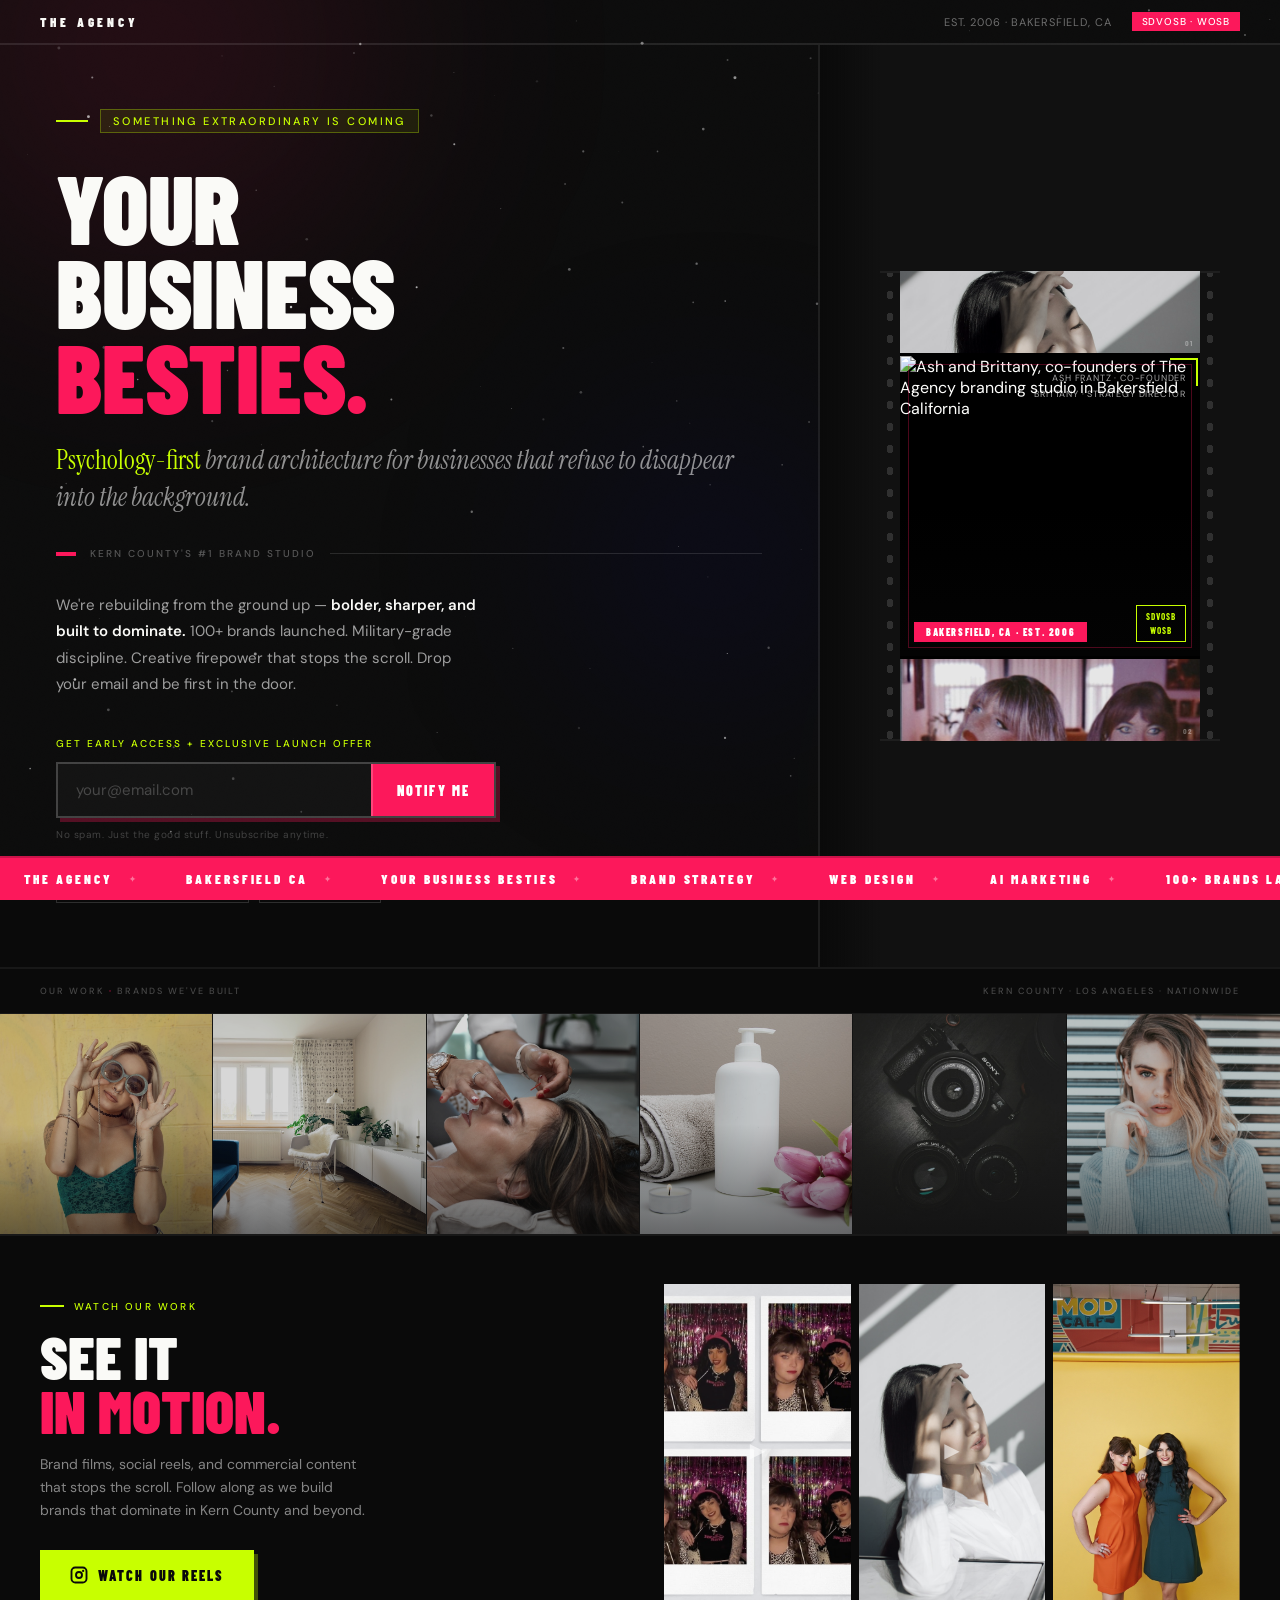
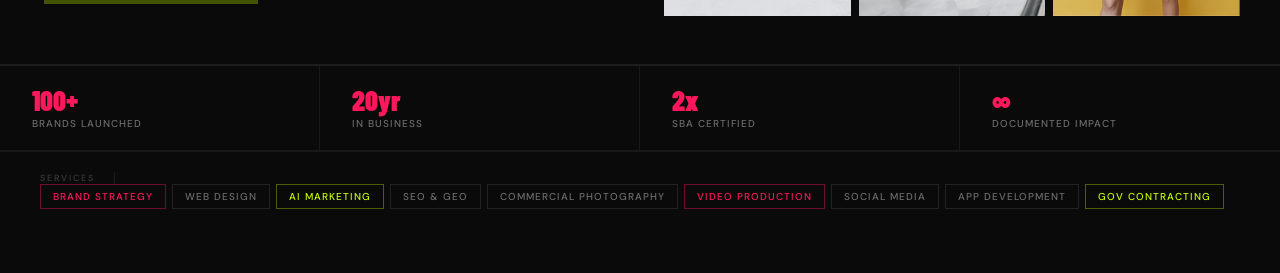
==== index.html @ 0f157413 "Add filmstrip frames above and below founder photo Wraps the founder portrait in a vertical film str" ====
<!DOCTYPE html>
<html lang="en">
<head>
  <meta charset="UTF-8">
  <meta name="viewport" content="width=device-width, initial-scale=1.0">

  <!-- SEO -->
  <title>The Agency — Branding & Marketing Studio | Bakersfield, CA | Coming Soon</title>
  <meta name="description" content="The Agency is Bakersfield's psychology-first branding & marketing studio. 100+ brands launched. Female disabled veteran-owned. Something extraordinary is coming — get early access.">
  <meta name="keywords" content="branding agency Bakersfield, marketing agency Bakersfield CA, web design Bakersfield, logo design Kern County, AI marketing California, brand strategy consultant Bakersfield, female veteran owned business California, SDVOSB creative agency, commercial photography Bakersfield, SEO agency Kern County, psychology branding agency">
  <meta name="author" content="The Agency Studio">
  <meta name="robots" content="index, follow, max-snippet:-1, max-image-preview:large">
  <meta name="theme-color" content="#FC185B">
  <meta name="geo.region" content="US-CA">
  <meta name="geo.placename" content="Bakersfield, California">
  <meta name="geo.position" content="35.1298;-118.4490">
  <meta name="ICBM" content="35.1298, -118.4490">
  <link rel="canonical" href="https://meettheagency.com/">

  <!-- Open Graph -->
  <meta property="og:type" content="website">
  <meta property="og:title" content="The Agency — Bakersfield's Psychology-First Branding Studio">
  <meta property="og:description" content="100+ brands launched. Psychology-first brand architecture for businesses that refuse to disappear. Female disabled veteran-owned. Coming soon.">
  <meta property="og:url" content="https://meettheagency.com/">
  <meta property="og:image" content="https://meettheagency.com/images/social_ad.png">
  <meta property="og:site_name" content="The Agency">
  <meta property="og:locale" content="en_US">

  <!-- Twitter -->
  <meta name="twitter:card" content="summary_large_image">
  <meta name="twitter:title" content="The Agency — Bakersfield's #1 Branding Studio">
  <meta name="twitter:description" content="Psychology-first brand architecture. 100+ brands launched. Female disabled veteran-owned in Bakersfield, CA. Coming soon.">
  <meta name="twitter:image" content="https://meettheagency.com/images/social_ad.png">

  <!-- Schema -->
  <script type="application/ld+json">
  {
    "@context": "https://schema.org",
    "@type": "MarketingAgency",
    "@id": "https://meettheagency.com/#organization",
    "name": "The Agency",
    "alternateName": ["Meet The Agency", "The Agency Studio", "The Agency Kern County"],
    "description": "Psychology-first branding and marketing agency in Bakersfield, California. Serving Kern County businesses with brand strategy, web design, AI content, SEO, commercial photography, video production, app development, and social media management. Female disabled veteran-owned (SDVOSB, WOSB).",
    "url": "https://meettheagency.com",
    "image": "https://meettheagency.com/images/ash_and_brittany_portrait.jpg",
    "foundingDate": "2006",
    "founder": [
      {"@type":"Person","name":"Ash Frantz","jobTitle":"Co-Founder & Creative Director"},
      {"@type":"Person","name":"Brittany","jobTitle":"Co-Founder & Strategy Director"}
    ],
    "address": {
      "@type": "PostalAddress",
      "addressLocality": "Bakersfield",
      "addressRegion": "CA",
      "addressCountry": "US"
    },
    "geo": {"@type":"GeoCoordinates","latitude":35.1298,"longitude":-118.4490},
    "areaServed": [
      {"@type":"City","name":"Bakersfield"},
      {"@type":"County","name":"Kern County"},
      {"@type":"City","name":"Los Angeles"},
      {"@type":"State","name":"California"}
    ],
    "hasCredential": [
      {"@type":"EducationalOccupationalCredential","credentialCategory":"certification","name":"Service-Disabled Veteran-Owned Small Business (SDVOSB)","recognizedBy":{"@type":"Organization","name":"U.S. Small Business Administration"}},
      {"@type":"EducationalOccupationalCredential","credentialCategory":"certification","name":"Women-Owned Small Business (WOSB)","recognizedBy":{"@type":"Organization","name":"U.S. Small Business Administration"}}
    ],
    "knowsAbout": ["Brand Identity Design","Web Design","AI Marketing","SEO","GEO","Commercial Photography","Video Production","Social Media Strategy","Psychology-First Branding","Government Contracting Creative Services"],
    "slogan": "Your Business Besties. Absolute Dominance.",
    "sameAs": ["https://www.instagram.com/meet_the_agency/","https://www.facebook.com/meettheagencyllc"]
  }
  </script>

  <!--
    ✦ PROTECTION & INTENTION ✦

    This site is sealed with love, light, and intention.
    What is built here flows with divine purpose.
    All lack, limitation, and competition are dissolved at this threshold.
    Only expansion, alignment, and abundance may enter.

    ✧ WEALTH ACTIVATION ✧

    Money flows freely and joyfully to The Agency.
    Every visitor is a future client.
    Every client receives transformation beyond what they imagined.
    Every invoice is paid in full, on time, with gratitude.
    Ash and Brittany are fully supported in their work and in their lives.
    Financial freedom is not a goal — it is the current reality.
    Wealth accumulates with ease and is held with grace.

    🌙 CREATIVE FREEDOM ✦

    This brand exists at the intersection of art, strategy, and spirit.
    The creative vision of this agency is protected from dilution.
    No creative block, burnout, or self-doubt may take root here.
    The work that comes through Ash and Brittany is original, powerful, and divinely guided.
    Creative energy is abundant, renewable, and fully expressed.

    ✦ PROTECTION CODE ✦

    This digital space is sealed.
    No energy of theft, copy, harm, or ill will may attach to this work.
    All who enter leave better than they arrived.
    The Agency claims its rightful place as Kern County's most sought-after creative partner.
    So it is. So it is. So it is. ✦
  -->

  <!-- Preload hero image -->
  <link rel="preload" as="image" href="images/ash_and_brittany_portrait.jpg" fetchpriority="high">

  <!-- Fonts -->
  <link rel="preconnect" href="https://fonts.googleapis.com">
  <link rel="preconnect" href="https://fonts.gstatic.com" crossorigin>
  <link href="https://fonts.googleapis.com/css2?family=Barlow+Condensed:wght@400;700;900&family=DM+Sans:ital,wght@0,300;0,400;0,500;1,400&family=Instrument+Serif:ital@0;1&display=swap" rel="stylesheet">

  <style>
    /* ─── Reset ──────────────────────────────────────── */
    *, *::before, *::after { box-sizing: border-box; margin: 0; padding: 0; }
    img { display: block; max-width: 100%; }

    /* ─── Tokens ─────────────────────────────────────── */
    :root {
      --black:   #0A0A0A;
      --white:   #FAFAF7;
      --pink:    #FC185B;
      --lime:    #C8FF00;
      --navy:    #000080;
      --display: 'Barlow Condensed', Impact, sans-serif;
      --serif:   'Instrument Serif', Georgia, serif;
      --body:    'DM Sans', system-ui, sans-serif;
    }

    /* ─── Base ───────────────────────────────────────── */
    html { scroll-behavior: smooth; }
    body {
      background: var(--black);
      color: var(--white);
      font-family: var(--body);
      overflow-x: hidden;
      min-height: 100dvh;
    }

    /* ─── Noise ──────────────────────────────────────── */
    body::before {
      content: '';
      position: fixed; inset: 0;
      background-image: url("data:image/svg+xml,%3Csvg viewBox='0 0 200 200' xmlns='http://www.w3.org/2000/svg'%3E%3Cfilter id='n'%3E%3CfeTurbulence type='fractalNoise' baseFrequency='0.9' numOctaves='4' stitchTiles='stitch'/%3E%3C/filter%3E%3Crect width='100%25' height='100%25' filter='url(%23n)' opacity='0.035'/%3E%3C/svg%3E");
      background-size: 180px 180px;
      pointer-events: none;
      z-index: 1;
    }

    /* ─── Background ─────────────────────────────────── */
    .bg {
      position: fixed; inset: 0;
      z-index: 0;
      overflow: hidden;
    }
    .blob {
      position: absolute;
      border-radius: 50%;
      filter: blur(100px);
      mix-blend-mode: screen;
      will-change: transform;
    }
    .blob-1 {
      width: 700px; height: 700px;
      top: -300px; left: -200px;
      background: radial-gradient(circle, rgba(252,24,91,0.14) 0%, transparent 70%);
      animation: b1 20s ease-in-out infinite;
    }
    .blob-2 {
      width: 600px; height: 600px;
      bottom: -200px; right: -200px;
      background: radial-gradient(circle, rgba(200,255,0,0.08) 0%, transparent 70%);
      animation: b2 25s ease-in-out infinite;
    }
    .blob-3 {
      width: 400px; height: 400px;
      top: 40%; left: 40%;
      background: radial-gradient(circle, rgba(0,0,128,0.2) 0%, transparent 70%);
      animation: b3 18s ease-in-out infinite;
    }
    @keyframes b1 { 0%,100%{transform:translate(0,0)}40%{transform:translate(80px,-50px)}70%{transform:translate(-40px,60px)} }
    @keyframes b2 { 0%,100%{transform:translate(0,0)}35%{transform:translate(-60px,40px)}75%{transform:translate(50px,-70px)} }
    @keyframes b3 { 0%,100%{transform:translate(0,0) scale(1)}50%{transform:translate(30px,-30px) scale(1.4)} }

    #stars-canvas {
      position: fixed; inset: 0;
      width: 100%; height: 100%;
      pointer-events: none;
    }

    /* ─── Cursor glow ────────────────────────────────── */
    #cursor-glow {
      position: fixed;
      width: 500px; height: 500px;
      border-radius: 50%;
      background: radial-gradient(circle, rgba(252,24,91,0.1) 0%, transparent 60%);
      pointer-events: none;
      z-index: 2;
      transform: translate(-50%,-50%);
      opacity: 0;
      transition: opacity 0.4s;
    }

    /* ─── Page ───────────────────────────────────────── */
    .page {
      position: relative;
      z-index: 3;
      min-height: 100dvh;
      display: flex;
      flex-direction: column;
      padding-bottom: 44px;
    }

    /* ─── Masthead ───────────────────────────────────── */
    .masthead {
      border-bottom: 2px solid rgba(255,255,255,0.1);
      padding: 12px 40px;
      display: flex;
      align-items: center;
      justify-content: space-between;
      gap: 16px;
      animation: fade-down 0.7s ease both;
    }
    .mh-brand {
      font-family: var(--display);
      font-size: 13px;
      font-weight: 900;
      letter-spacing: 0.3em;
      text-transform: uppercase;
      color: var(--white);
    }
    .mh-meta {
      display: flex;
      align-items: center;
      gap: 20px;
    }
    .mh-tag {
      font-family: var(--body);
      font-size: 11px;
      letter-spacing: 0.08em;
      color: rgba(255,255,255,0.4);
      text-transform: uppercase;
    }
    .mh-badge {
      font-family: var(--body);
      font-size: 10px;
      font-weight: 500;
      letter-spacing: 0.08em;
      text-transform: uppercase;
      background: var(--pink);
      color: white;
      padding: 3px 10px;
    }

    /* ─── Hero split ─────────────────────────────────── */
    .hero {
      flex: 1;
      display: grid;
      grid-template-columns: 1fr 460px;
      align-items: stretch;
    }

    /* ── Left ── */
    .hero-left {
      padding: 64px 56px 64px 56px;
      display: flex;
      flex-direction: column;
      justify-content: center;
      border-right: 2px solid rgba(255,255,255,0.08);
    }

    .kicker-wrap {
      display: flex;
      align-items: center;
      gap: 12px;
      margin-bottom: 32px;
      animation: fade-up 0.8s 0.15s ease both;
    }
    .kicker-line { width: 32px; height: 2px; background: var(--lime); flex-shrink: 0; }
    .kicker {
      font-family: var(--body);
      font-size: 11px;
      font-weight: 500;
      letter-spacing: 0.22em;
      text-transform: uppercase;
      color: var(--lime);
      background: rgba(200,255,0,0.08);
      border: 1px solid rgba(200,255,0,0.3);
      padding: 4px 12px;
    }

    /* Main headline */
    .headline {
      font-family: var(--display);
      font-weight: 900;
      line-height: 0.88;
      letter-spacing: -0.01em;
      text-transform: uppercase;
      margin-bottom: 24px;
      animation: fade-up 0.8s 0.28s ease both;
    }
    .headline-your {
      display: block;
      font-size: clamp(52px, 8vw, 96px);
      color: var(--white);
    }
    .headline-business {
      display: block;
      font-size: clamp(52px, 8vw, 96px);
      color: var(--white);
    }
    .headline-besties {
      display: block;
      font-size: clamp(52px, 8vw, 96px);
      color: var(--pink);
      position: relative;
      animation: fade-up 0.8s 0.28s ease both, glitch 9s 2.5s ease-in-out infinite;
    }

    @keyframes glitch {
      0%,82%,100% { text-shadow: none; filter: none; transform: none; }
      83% { text-shadow: -4px 0 rgba(200,255,0,0.8), 4px 0 rgba(0,0,128,0.6); filter: blur(0.4px); transform: skewX(-1deg); }
      85% { text-shadow: 4px 0 rgba(200,255,0,0.5), -3px 0 rgba(0,0,128,0.4); transform: skewX(0.8deg); }
      87% { text-shadow: -2px 0 rgba(200,255,0,0.3); transform: none; }
      89% { text-shadow: none; }
    }

    /* Italic sub-headline */
    .sub-head {
      font-family: var(--serif);
      font-style: italic;
      font-size: clamp(18px, 2.4vw, 26px);
      color: rgba(255,255,255,0.55);
      line-height: 1.4;
      margin-bottom: 32px;
      animation: fade-up 0.8s 0.42s ease both;
    }
    .sub-head em {
      font-style: normal;
      color: var(--lime);
    }

    /* Brutalist divider */
    .b-rule {
      display: flex;
      align-items: center;
      gap: 0;
      margin-bottom: 32px;
      animation: fade-up 0.8s 0.52s ease both;
    }
    .b-rule-block { width: 20px; height: 4px; background: var(--pink); }
    .b-rule-line  { flex: 1; height: 1px; background: rgba(255,255,255,0.12); }
    .b-rule-text  {
      font-family: var(--body);
      font-size: 10px;
      font-weight: 500;
      letter-spacing: 0.2em;
      color: rgba(255,255,255,0.3);
      text-transform: uppercase;
      padding: 0 14px;
      white-space: nowrap;
    }

    .body-copy {
      font-size: 15px;
      line-height: 1.75;
      color: rgba(255,255,255,0.6);
      max-width: 420px;
      margin-bottom: 40px;
      animation: fade-up 0.8s 0.6s ease both;
    }
    .body-copy strong { color: var(--white); font-weight: 600; }

    /* ─── Form ───────────────────────────────────────── */
    .form-block {
      max-width: 440px;
      animation: fade-up 0.8s 0.74s ease both;
    }
    .form-label {
      display: block;
      font-family: var(--body);
      font-size: 10px;
      font-weight: 500;
      letter-spacing: 0.2em;
      color: var(--lime);
      text-transform: uppercase;
      margin-bottom: 12px;
    }
    .form-row {
      display: flex;
      border: 2px solid rgba(255,255,255,0.2);
      background: rgba(255,255,255,0.03);
      box-shadow: 4px 4px 0 rgba(252,24,91,0.3);
      transition: border-color 0.2s, box-shadow 0.2s;
    }
    .form-row:focus-within {
      border-color: var(--lime);
      box-shadow: 4px 4px 0 var(--lime);
    }
    .form-input {
      flex: 1;
      background: transparent;
      border: none;
      outline: none;
      padding: 16px 18px;
      font-family: var(--body);
      font-size: 15px;
      color: var(--white);
      min-width: 0;
    }
    .form-input::placeholder { color: rgba(255,255,255,0.22); }
    .form-btn {
      flex-shrink: 0;
      background: var(--pink);
      border: none;
      border-left: 2px solid rgba(255,255,255,0.2);
      color: white;
      font-family: var(--display);
      font-size: 14px;
      font-weight: 900;
      letter-spacing: 0.15em;
      text-transform: uppercase;
      padding: 16px 24px;
      cursor: pointer;
      transition: background 0.15s, box-shadow 0.15s, transform 0.1s;
    }
    .form-btn:hover { background: var(--lime); color: var(--black); }
    .form-btn:active { transform: translate(2px,2px); box-shadow: none; }
    .form-note {
      font-size: 10px;
      color: rgba(255,255,255,0.22);
      margin-top: 10px;
      letter-spacing: 0.05em;
    }

    /* ─── Social links ───────────────────────────────── */
    .social-row {
      display: flex;
      align-items: center;
      gap: 10px;
      margin-top: 28px;
      animation: fade-up 0.8s 0.88s ease both;
    }
    .social-link {
      display: inline-flex;
      align-items: center;
      gap: 8px;
      text-decoration: none;
      font-family: var(--body);
      font-size: 11px;
      font-weight: 500;
      letter-spacing: 0.14em;
      text-transform: uppercase;
      color: rgba(255,255,255,0.5);
      border: 1px solid rgba(255,255,255,0.15);
      padding: 8px 14px;
      transition: color 0.15s, border-color 0.15s, background 0.15s;
    }
    .social-link:hover { color: var(--white); border-color: rgba(255,255,255,0.5); background: rgba(255,255,255,0.05); }
    .social-link svg { flex-shrink: 0; }
    .form-success {
      display: none;
      padding: 18px 22px;
      border: 2px solid var(--lime);
      box-shadow: 4px 4px 0 var(--lime);
      color: var(--lime);
      font-family: var(--display);
      font-size: 16px;
      font-weight: 700;
      letter-spacing: 0.1em;
      text-transform: uppercase;
      text-align: center;
    }
    .form-success.show { display: block; }
    .form-row.hide { display: none; }

    /* ── Right ── */
    .hero-right {
      background: #111;
      display: flex;
      align-items: center;
      justify-content: center;
      padding: 48px 40px;
      position: relative;
    }
    /* Left-edge gradient bleeds into left column */
    .hero-right::before {
      content: '';
      position: absolute;
      top: 0; left: 0; bottom: 0; width: 60px;
      background: linear-gradient(to right, #0A0A0A, transparent);
      pointer-events: none;
      z-index: 2;
    }
    .photo-wrap {
      position: relative;
      width: 100%;
      max-width: 340px;
      aspect-ratio: 1 / 1;
      overflow: hidden;
      flex-shrink: 0;
    }
    .photo-wrap img {
      width: 100%; height: 100%;
      max-width: none;
      object-fit: cover;
      object-position: center center;
      opacity: 0;
      filter: saturate(0.85) contrast(1.05);
      animation: photo-in 1.4s 0.5s cubic-bezier(0.22,1,0.36,1) both;
    }
    .photo-wrap::after {
      content: '';
      position: absolute; inset: 0;
      background: linear-gradient(to top, rgba(10,10,10,0.3) 0%, transparent 50%);
    }
    @keyframes photo-in {
      from { opacity: 0; transform: scale(1.05); clip-path: inset(0 100% 0 0); }
      to   { opacity: 1; transform: scale(1);    clip-path: inset(0 0% 0 0); }
    }

    /* Photo accents — positioned relative to photo-wrap */
    .photo-accent {
      position: absolute;
      z-index: 3;
      pointer-events: none;
    }
    .pa-border {
      top: 8px; left: 8px; right: 8px; bottom: 8px;
      border: 1px solid rgba(252,24,91,0.3);
      animation: fade-in 0.8s 1.4s ease both;
      opacity: 0;
    }
    .pa-corner {
      top: 2px; right: 2px;
      width: 28px; height: 28px;
      border-top: 2.5px solid var(--lime);
      border-right: 2.5px solid var(--lime);
      animation: fade-in 0.8s 1.6s ease both;
      opacity: 0;
    }
    .pa-tag {
      bottom: 14px; left: 14px;
      background: var(--pink);
      color: white;
      font-family: var(--display);
      font-size: 10px;
      font-weight: 900;
      letter-spacing: 0.16em;
      text-transform: uppercase;
      padding: 4px 12px;
      animation: fade-up 0.8s 1.7s ease both;
      opacity: 0;
    }
    .pa-cert {
      bottom: 14px; right: 14px;
      border: 1.5px solid var(--lime);
      color: var(--lime);
      font-family: var(--display);
      font-size: 9px;
      font-weight: 700;
      letter-spacing: 0.12em;
      text-transform: uppercase;
      padding: 4px 9px;
      text-align: center;
      line-height: 1.5;
      animation: fade-in 0.8s 1.9s ease both;
      opacity: 0;
    }
    .pa-names {
      top: 14px; right: 14px;
      text-align: right;
      font-family: var(--body);
      font-size: 9px;
      letter-spacing: 0.09em;
      color: rgba(255,255,255,0.65);
      text-transform: uppercase;
      line-height: 1.8;
      animation: fade-in 0.8s 1.5s ease both;
      opacity: 0;
    }

    /* ── Filmstrip ── */
    .filmstrip {
      display: flex;
      flex-direction: row;
      align-items: stretch;
      position: relative;
      z-index: 1;
    }
    .film-sprocket {
      width: 20px;
      flex-shrink: 0;
      background-color: #111;
      background-image: radial-gradient(ellipse 7px 9px at center, rgba(255,255,255,0.13) 48%, transparent 49%);
      background-size: 20px 22px;
      background-repeat: repeat-y;
      background-position: center 11px;
      border-top: 2px solid #1e1e1e;
      border-bottom: 2px solid #1e1e1e;
    }
    .film-frames {
      display: flex;
      flex-direction: column;
      gap: 3px;
      width: 100%;
      max-width: 300px;
      background: #000;
    }
    .film-frame {
      width: 100%;
      height: 82px;
      overflow: hidden;
      position: relative;
      flex-shrink: 0;
    }
    .film-frame img {
      width: 100%; height: 100%;
      object-fit: cover;
      object-position: center 30%;
      filter: saturate(0.6) contrast(1.1) brightness(0.9);
      transition: filter 0.5s ease;
    }
    .film-frame:hover img { filter: saturate(0.9) contrast(1.05) brightness(1); }
    .film-frame-num {
      position: absolute;
      bottom: 5px; right: 7px;
      font-family: var(--display);
      font-size: 8px;
      font-weight: 700;
      letter-spacing: 0.14em;
      color: rgba(255,255,255,0.35);
      pointer-events: none;
      z-index: 2;
    }

    /* ─── Stats bar ──────────────────────────────────── */
    .stats-bar {
      border-top: 2px solid rgba(255,255,255,0.08);
      display: grid;
      grid-template-columns: 1fr 1fr 1fr 1fr;
      animation: fade-up 0.8s 0.9s ease both;
    }
    .stat {
      padding: 20px 32px;
      border-right: 1px solid rgba(255,255,255,0.06);
      display: flex;
      flex-direction: column;
      gap: 3px;
    }
    .stat:last-child { border-right: none; }
    .stat-num {
      font-family: var(--display);
      font-size: 28px;
      font-weight: 900;
      color: var(--pink);
      line-height: 1;
    }
    .stat-label {
      font-size: 10px;
      font-weight: 500;
      letter-spacing: 0.1em;
      text-transform: uppercase;
      color: rgba(255,255,255,0.4);
    }

    /* ─── Services strip ─────────────────────────────── */
    .services-strip {
      border-top: 2px solid rgba(255,255,255,0.06);
      padding: 20px 40px;
      display: flex;
      align-items: center;
      gap: 0;
      flex-wrap: wrap;
      animation: fade-up 0.8s 1.0s ease both;
    }
    .strip-label {
      font-family: var(--body);
      font-size: 9px;
      font-weight: 500;
      letter-spacing: 0.2em;
      color: rgba(255,255,255,0.2);
      text-transform: uppercase;
      padding-right: 20px;
      border-right: 1px solid rgba(255,255,255,0.08);
      margin-right: 20px;
      white-space: nowrap;
    }
    .services-list {
      display: flex;
      gap: 6px;
      flex-wrap: wrap;
      list-style: none;
    }
    .svc {
      font-family: var(--body);
      font-size: 10px;
      font-weight: 500;
      letter-spacing: 0.1em;
      text-transform: uppercase;
      padding: 5px 12px;
      border: 1px solid rgba(255,255,255,0.1);
      color: rgba(255,255,255,0.4);
      white-space: nowrap;
      cursor: default;
      transition: all 0.15s;
    }
    .svc:hover { border-color: var(--pink); color: var(--pink); }
    .svc.hi    { border-color: rgba(252,24,91,0.4); color: var(--pink); }
    .svc.hl    { border-color: rgba(200,255,0,0.35); color: var(--lime); }

    /* ─── Work mosaic ────────────────────────────────── */
    .work-mosaic {
      border-top: 2px solid rgba(255,255,255,0.06);
      padding: 0;
      overflow: hidden;
    }
    .mosaic-header {
      display: flex;
      align-items: center;
      justify-content: space-between;
      padding: 16px 40px;
      border-bottom: 1px solid rgba(255,255,255,0.06);
    }
    .mosaic-label {
      font-family: var(--body);
      font-size: 9px;
      font-weight: 500;
      letter-spacing: 0.22em;
      color: rgba(255,255,255,0.25);
      text-transform: uppercase;
    }
    .mosaic-label span { color: var(--pink); }
    .mosaic-grid {
      display: grid;
      grid-template-columns: repeat(6, 1fr);
      height: 220px;
    }
    .mosaic-item {
      overflow: hidden;
      position: relative;
      border-right: 1px solid rgba(255,255,255,0.04);
    }
    .mosaic-item:last-child { border-right: none; }
    .mosaic-item img {
      width: 100%; height: 100%;
      max-width: none;
      object-fit: cover;
      object-position: center;
      filter: saturate(0.7) brightness(0.85);
      transition: filter 0.4s, transform 0.5s;
    }
    .mosaic-item:hover img {
      filter: saturate(1.1) brightness(1);
      transform: scale(1.04);
    }
    .mosaic-item::after {
      content: '';
      position: absolute; inset: 0;
      background: linear-gradient(to top, rgba(10,10,10,0.5) 0%, transparent 50%);
      pointer-events: none;
    }

    /* ─── Reels section ──────────────────────────────── */
    .reels-section {
      border-top: 2px solid rgba(255,255,255,0.06);
      padding: 48px 40px;
      display: grid;
      grid-template-columns: 1fr 1fr;
      gap: 48px;
      align-items: center;
    }
    .reels-left {}
    .reels-eyebrow {
      font-family: var(--body);
      font-size: 10px;
      font-weight: 500;
      letter-spacing: 0.22em;
      color: var(--lime);
      text-transform: uppercase;
      display: flex;
      align-items: center;
      gap: 10px;
      margin-bottom: 16px;
    }
    .reels-eyebrow::before { content: ''; display: block; width: 24px; height: 2px; background: var(--lime); }
    .reels-heading {
      font-family: var(--display);
      font-size: clamp(36px, 5vw, 60px);
      font-weight: 900;
      text-transform: uppercase;
      line-height: 0.9;
      margin-bottom: 16px;
      color: var(--white);
    }
    .reels-heading em {
      font-style: normal;
      color: var(--pink);
      display: block;
    }
    .reels-sub {
      font-size: 14px;
      color: rgba(255,255,255,0.5);
      line-height: 1.65;
      margin-bottom: 28px;
      max-width: 340px;
    }
    .reels-btn {
      display: inline-flex;
      align-items: center;
      gap: 10px;
      text-decoration: none;
      font-family: var(--display);
      font-size: 14px;
      font-weight: 900;
      letter-spacing: 0.15em;
      text-transform: uppercase;
      color: var(--black);
      background: var(--lime);
      padding: 14px 28px;
      border: 2px solid var(--lime);
      box-shadow: 4px 4px 0 rgba(200,255,0,0.3);
      transition: background 0.15s, box-shadow 0.1s, transform 0.1s;
    }
    .reels-btn:hover { background: var(--white); border-color: var(--white); }
    .reels-btn:active { transform: translate(2px,2px); box-shadow: none; }
    .reels-btn svg { flex-shrink: 0; }
    .reels-right {
      display: grid;
      grid-template-columns: 1fr 1fr 1fr;
      gap: 8px;
    }
    .reel-thumb {
      aspect-ratio: 9/16;
      overflow: hidden;
      position: relative;
      background: #1a1a1a;
    }
    .reel-thumb img {
      width: 100%; height: 100%;
      max-width: none;
      object-fit: cover;
      filter: saturate(0.8);
      transition: filter 0.3s, transform 0.4s;
    }
    .reel-thumb:hover img { filter: saturate(1.1); transform: scale(1.05); }
    .reel-thumb::after {
      content: '▶';
      position: absolute;
      top: 50%; left: 50%;
      transform: translate(-50%,-50%);
      font-size: 20px;
      color: rgba(255,255,255,0.6);
      pointer-events: none;
      transition: color 0.2s;
    }
    .reel-thumb:hover::after { color: white; }

    @media (max-width: 960px) {
      .mosaic-grid { grid-template-columns: repeat(3,1fr); height: 180px; }
      .mosaic-item:nth-child(n+4) { display: none; }
      .reels-section { grid-template-columns: 1fr; gap: 32px; padding: 36px 32px; }
    }
    @media (max-width: 600px) {
      .mosaic-grid { grid-template-columns: repeat(3,1fr); height: 140px; }
      .mosaic-header { padding: 12px 20px; }
      .reels-section { padding: 32px 20px; }
      .reels-right { grid-template-columns: 1fr 1fr 1fr; }
    }

    /* ─── Ticker ─────────────────────────────────────── */
    .ticker-wrap {
      position: fixed;
      bottom: 0; left: 0; right: 0;
      height: 44px;
      background: var(--pink);
      overflow: hidden;
      z-index: 100;
      border-top: 2px solid rgba(0,0,0,0.2);
    }
    .ticker-track {
      display: flex;
      align-items: center;
      height: 100%;
      animation: ticker 32s linear infinite;
      white-space: nowrap;
      will-change: transform;
    }
    .ticker-item {
      font-family: var(--display);
      font-size: 13px;
      font-weight: 900;
      letter-spacing: 0.22em;
      text-transform: uppercase;
      color: white;
      padding: 0 24px;
      display: flex;
      align-items: center;
      gap: 16px;
    }
    .ticker-item::after {
      content: '✦';
      color: rgba(255,255,255,0.4);
      font-size: 8px;
    }
    @keyframes ticker {
      from { transform: translateX(0); }
      to   { transform: translateX(-50%); }
    }

    /* ─── Animation utils ────────────────────────────── */
    @keyframes fade-up   { from { opacity:0; transform:translateY(28px); } to { opacity:1; transform:translateY(0); } }
    @keyframes fade-down { from { opacity:0; transform:translateY(-16px); } to { opacity:1; transform:translateY(0); } }
    @keyframes fade-in   { from { opacity:0; } to { opacity:1; } }

    /* ─── Responsive ─────────────────────────────────── */
    @media (max-width: 960px) {
      .hero { grid-template-columns: 1fr; }
      .hero-left { padding: 48px 32px 40px; border-right: none; border-bottom: 2px solid rgba(255,255,255,0.06); }
      .hero-right { padding: 40px; }
      .film-frames { max-width: 260px; }
      .film-frame { height: 68px; }
      .masthead { padding: 12px 24px; }
      .stats-bar { grid-template-columns: 1fr 1fr; }
      .stat:nth-child(2) { border-right: none; }
      .services-strip { padding: 18px 32px; }
    }
    @media (max-width: 600px) {
      .hero-left { padding: 36px 20px 32px; }
      .hero-right { padding: 32px 20px; }
      .film-frames { max-width: 220px; }
      .film-frame { height: 56px; }
      .masthead { padding: 10px 20px; }
      .mh-meta { gap: 10px; }
      .mh-tag { display: none; }
      .form-row { flex-direction: column; }
      .form-btn { border-left: none; border-top: 2px solid rgba(255,255,255,0.15); }
      .stats-bar { grid-template-columns: 1fr 1fr; }
      .services-strip { padding: 16px 20px; }
      .stat { padding: 16px 20px; }
    }
    @media (max-width: 380px) {
      .stats-bar { grid-template-columns: 1fr 1fr; }
    }

    /* ─── Reduced motion ─────────────────────────────── */
    @media (prefers-reduced-motion: reduce) {
      *, *::before, *::after { animation-duration: 0.01ms !important; transition-duration: 0.01ms !important; }
      .blob, .ticker-track { animation: none !important; }
      .photo-wrap img { clip-path: none !important; opacity: 1 !important; transform: none !important; }
    }
  </style>
</head>
<body>
<!-- ✦ Sealed with love and light. Wealth flows here. Creative freedom lives here. ✦ -->

  <!-- Background -->
  <div class="bg" aria-hidden="true">
    <div class="blob blob-1"></div>
    <div class="blob blob-2"></div>
    <div class="blob blob-3"></div>
  </div>
  <canvas id="stars-canvas" aria-hidden="true"></canvas>
  <div id="cursor-glow" aria-hidden="true"></div>

  <div class="page">

    <!-- Masthead -->
    <header class="masthead">
      <div class="mh-brand">The Agency</div>
      <div class="mh-meta">
        <span class="mh-tag">Est. 2006 · Bakersfield, CA</span>
        <span class="mh-badge">SDVOSB · WOSB</span>
      </div>
    </header>

    <!-- Hero -->
    <main class="hero">

      <!-- Left -->
      <section class="hero-left">

        <div class="kicker-wrap">
          <div class="kicker-line"></div>
          <div class="kicker">Something Extraordinary Is Coming</div>
        </div>

        <h1 class="headline">
          <span class="headline-your">Your</span>
          <span class="headline-business">Business</span>
          <span class="headline-besties">Besties.</span>
        </h1>

        <p class="sub-head">
          <em>Psychology-first</em> brand architecture for businesses
          that refuse to disappear into the background.
        </p>

        <div class="b-rule" aria-hidden="true">
          <div class="b-rule-block"></div>
          <span class="b-rule-text">Kern County's #1 Brand Studio</span>
          <div class="b-rule-line"></div>
        </div>

        <p class="body-copy">
          We're rebuilding from the ground up — <strong>bolder, sharper, and built to dominate.</strong>
          100+ brands launched. Military-grade discipline. Creative firepower that stops the scroll.
          Drop your email and be first in the door.
        </p>

        <div class="form-block">
          <label class="form-label" for="email-input">Get early access + exclusive launch offer</label>
          <form id="signup-form" action="https://formspree.io/f/mbdawrqy" method="POST" novalidate>
            <div class="form-row" id="form-row">
              <input
                id="email-input"
                class="form-input"
                type="email"
                name="email"
                placeholder="your@email.com"
                autocomplete="email"
                required
                aria-required="true"
              >
              <input type="hidden" name="_subject" value="Coming Soon — New Signup">
              <button type="submit" class="form-btn">Notify Me</button>
            </div>
            <div class="form-success" id="form-success" role="status" aria-live="polite">
              You're on the list. Watch your inbox.
            </div>
            <p class="form-note">No spam. Just the good stuff. Unsubscribe anytime.</p>
          </form>
        </div>

        <!-- Social links -->
        <div class="social-row">
          <a class="social-link" href="https://www.instagram.com/meet_the_agency/" target="_blank" rel="noopener noreferrer" aria-label="Follow The Agency on Instagram">
            <svg width="16" height="16" viewBox="0 0 24 24" fill="none" stroke="currentColor" stroke-width="2" stroke-linecap="round" stroke-linejoin="round" aria-hidden="true"><rect x="2" y="2" width="20" height="20" rx="5" ry="5"/><circle cx="12" cy="12" r="4"/><circle cx="17.5" cy="6.5" r="1" fill="currentColor" stroke="none"/></svg>
            @meet_the_agency
          </a>
          <a class="social-link" href="https://www.facebook.com/meettheagencyllc" target="_blank" rel="noopener noreferrer" aria-label="Follow The Agency on Facebook">
            <svg width="16" height="16" viewBox="0 0 24 24" fill="none" stroke="currentColor" stroke-width="2" stroke-linecap="round" stroke-linejoin="round" aria-hidden="true"><path d="M18 2h-3a5 5 0 0 0-5 5v3H7v4h3v8h4v-8h3l1-4h-4V7a1 1 0 0 1 1-1h3z"/></svg>
            Facebook
          </a>
        </div>

      </section>

      <!-- Right: filmstrip -->
      <aside class="hero-right" aria-label="Ash and Brittany, co-founders of The Agency">
        <div class="filmstrip">
          <div class="film-sprocket" aria-hidden="true"></div>
          <div class="film-frames">
            <!-- Frame 01 -->
            <div class="film-frame">
              <img src="images/ed_agency_header.jpg" alt="The Agency brand work — editorial header" loading="lazy">
              <span class="film-frame-num">01</span>
            </div>
            <!-- Main frame: founders -->
            <div class="photo-wrap">
              <img
                src="images/ash_and_brittany_portrait.jpg"
                alt="Ash and Brittany, co-founders of The Agency branding studio in Bakersfield California"
                fetchpriority="high"
              >
              <div class="photo-accent pa-border" aria-hidden="true"></div>
              <div class="photo-accent pa-corner" aria-hidden="true"></div>
              <div class="photo-accent pa-names" aria-hidden="true">Ash Frantz · Co-Founder<br>Brittany · Strategy Director</div>
              <div class="photo-accent pa-tag" aria-hidden="true">Bakersfield, CA · Est. 2006</div>
              <div class="photo-accent pa-cert" aria-hidden="true">SDVOSB<br>WOSB</div>
            </div>
            <!-- Frame 02 -->
            <div class="film-frame">
              <img src="images/agency_photo_4.jpg" alt="The Agency creative studio work" loading="lazy">
              <span class="film-frame-num">02</span>
            </div>
          </div>
          <div class="film-sprocket" aria-hidden="true"></div>
        </div>
      </aside>

    </main>

    <!-- Work mosaic -->
    <section class="work-mosaic" aria-label="Work portfolio preview">
      <div class="mosaic-header">
        <span class="mosaic-label">Our Work <span>·</span> Brands We've Built</span>
        <span class="mosaic-label">Kern County · Los Angeles · Nationwide</span>
      </div>
      <div class="mosaic-grid">
        <div class="mosaic-item">
          <img src="images/ed_fashion_model.jpg" alt="Editorial fashion brand shoot" loading="lazy">
        </div>
        <div class="mosaic-item">
          <img src="images/ed_loft_interior.jpg" alt="Brand environment design, loft interior" loading="lazy">
        </div>
        <div class="mosaic-item">
          <img src="images/ed_collections_branding.jpg" alt="Product collections brand photography" loading="lazy">
        </div>
        <div class="mosaic-item">
          <img src="images/ed_wellness_spa.jpg" alt="Wellness and spa brand identity" loading="lazy">
        </div>
        <div class="mosaic-item">
          <img src="images/ed_camera_gear.jpg" alt="Commercial photography gear flatlay" loading="lazy">
        </div>
        <div class="mosaic-item">
          <img src="images/ed_wax_luxury.jpg" alt="Luxury wax brand identity and photography" loading="lazy">
        </div>
      </div>
    </section>

    <!-- Reels section -->
    <section class="reels-section" aria-label="Instagram reels and video work">
      <div class="reels-left">
        <div class="reels-eyebrow">Watch Our Work</div>
        <h2 class="reels-heading">
          See It
          <em>In Motion.</em>
        </h2>
        <p class="reels-sub">
          Brand films, social reels, and commercial content that stops the scroll.
          Follow along as we build brands that dominate in Kern County and beyond.
        </p>
        <a class="reels-btn" href="https://www.instagram.com/meet_the_agency/reels/" target="_blank" rel="noopener noreferrer" aria-label="Watch reels on Instagram">
          <svg width="18" height="18" viewBox="0 0 24 24" fill="none" stroke="currentColor" stroke-width="2.5" stroke-linecap="round" stroke-linejoin="round" aria-hidden="true"><rect x="2" y="2" width="20" height="20" rx="5" ry="5"/><circle cx="12" cy="12" r="4"/><circle cx="17.5" cy="6.5" r="1.5" fill="currentColor" stroke="none"/></svg>
          Watch Our Reels
        </a>
      </div>
      <div class="reels-right" aria-label="Work preview thumbnails">
        <a class="reel-thumb" href="https://www.instagram.com/meet_the_agency/reels/" target="_blank" rel="noopener noreferrer" aria-label="View reel on Instagram">
          <img src="images/agency_photo_2.jpg" alt="The Agency brand film preview" loading="lazy">
        </a>
        <a class="reel-thumb" href="https://www.instagram.com/meet_the_agency/reels/" target="_blank" rel="noopener noreferrer" aria-label="View reel on Instagram">
          <img src="images/ed_agency_header.jpg" alt="Agency studio creative work" loading="lazy">
        </a>
        <a class="reel-thumb" href="https://www.instagram.com/meet_the_agency/reels/" target="_blank" rel="noopener noreferrer" aria-label="View reel on Instagram">
          <img src="images/agency_photo_3.jpg" alt="The Agency brand shoot" loading="lazy">
        </a>
      </div>
    </section>

    <!-- Stats bar -->
    <div class="stats-bar" aria-label="Key stats">
      <div class="stat">
        <span class="stat-num">100+</span>
        <span class="stat-label">Brands Launched</span>
      </div>
      <div class="stat">
        <span class="stat-num">20yr</span>
        <span class="stat-label">In Business</span>
      </div>
      <div class="stat">
        <span class="stat-num">2x</span>
        <span class="stat-label">SBA Certified</span>
      </div>
      <div class="stat">
        <span class="stat-num">∞</span>
        <span class="stat-label">Documented Impact</span>
      </div>
    </div>

    <!-- Services strip -->
    <nav class="services-strip" aria-label="Services">
      <span class="strip-label">Services</span>
      <ul class="services-list">
        <li class="svc hi">Brand Strategy</li>
        <li class="svc">Web Design</li>
        <li class="svc hl">AI Marketing</li>
        <li class="svc">SEO &amp; GEO</li>
        <li class="svc">Commercial Photography</li>
        <li class="svc hi">Video Production</li>
        <li class="svc">Social Media</li>
        <li class="svc">App Development</li>
        <li class="svc hl">Gov Contracting</li>
      </ul>
    </nav>

  </div>

  <!-- Ticker -->
  <div class="ticker-wrap" aria-hidden="true">
    <div class="ticker-track">
      <span class="ticker-item">The Agency</span>
      <span class="ticker-item">Bakersfield CA</span>
      <span class="ticker-item">Your Business Besties</span>
      <span class="ticker-item">Brand Strategy</span>
      <span class="ticker-item">Web Design</span>
      <span class="ticker-item">AI Marketing</span>
      <span class="ticker-item">100+ Brands Launched</span>
      <span class="ticker-item">SDVOSB · WOSB</span>
      <span class="ticker-item">Kern County's #1</span>
      <span class="ticker-item">Coming Soon</span>
      <!-- duplicate -->
      <span class="ticker-item">The Agency</span>
      <span class="ticker-item">Bakersfield CA</span>
      <span class="ticker-item">Your Business Besties</span>
      <span class="ticker-item">Brand Strategy</span>
      <span class="ticker-item">Web Design</span>
      <span class="ticker-item">AI Marketing</span>
      <span class="ticker-item">100+ Brands Launched</span>
      <span class="ticker-item">SDVOSB · WOSB</span>
      <span class="ticker-item">Kern County's #1</span>
      <span class="ticker-item">Coming Soon</span>
    </div>
  </div>

  <script>
    /* ── Canvas starfield ───────────────────────────── */
    (function () {
      var c   = document.getElementById('stars-canvas');
      var ctx = c.getContext('2d');
      var stars = [];
      var W, H;

      function resize() { W = c.width = innerWidth; H = c.height = innerHeight; }
      resize();
      addEventListener('resize', resize);

      for (var i = 0; i < 180; i++) {
        stars.push({
          x: Math.random(), y: Math.random(),
          r: Math.random() * 1.3 + 0.2,
          o: Math.random() * 0.6 + 0.2,
          s: Math.random() * 0.007 + 0.003,
          p: Math.random() * Math.PI * 2
        });
      }

      var t = 0;
      (function loop() {
        ctx.clearRect(0, 0, W, H);
        t += 0.016;
        for (var i = 0; i < stars.length; i++) {
          var s = stars[i];
          var a = s.o * (0.3 + 0.7 * Math.abs(Math.sin(t * s.s * 60 + s.p)));
          ctx.beginPath();
          ctx.arc(s.x * W, s.y * H, s.r, 0, 6.28);
          ctx.fillStyle = 'rgba(255,255,255,' + a + ')';
          ctx.fill();
        }
        requestAnimationFrame(loop);
      })();
    })();

    /* ── Cursor glow ────────────────────────────────── */
    (function () {
      var g = document.getElementById('cursor-glow');
      if (!matchMedia('(hover:hover)').matches) return;
      document.addEventListener('mousemove', function (e) {
        g.style.left    = e.clientX + 'px';
        g.style.top     = e.clientY + 'px';
        g.style.opacity = '1';
      });
      document.addEventListener('mouseleave', function () { g.style.opacity = '0'; });
    })();

    /* ── Form ───────────────────────────────────────── */
    (function () {
      var form    = document.getElementById('signup-form');
      var formRow = document.getElementById('form-row');
      var success = document.getElementById('form-success');

      form.addEventListener('submit', function (e) {
        e.preventDefault();
        var btn = form.querySelector('.form-btn');
        btn.textContent = '...';
        btn.disabled = true;

        fetch(form.action, {
          method:  'POST',
          body:    new FormData(form),
          headers: { 'Accept': 'application/json' }
        }).then(function (r) {
          if (r.ok) {
            formRow.classList.add('hide');
            success.classList.add('show');
          } else {
            btn.textContent = 'Try Again';
            btn.disabled = false;
          }
        }).catch(function () { form.submit(); });
      });
    })();
  </script>

</body>
</html>
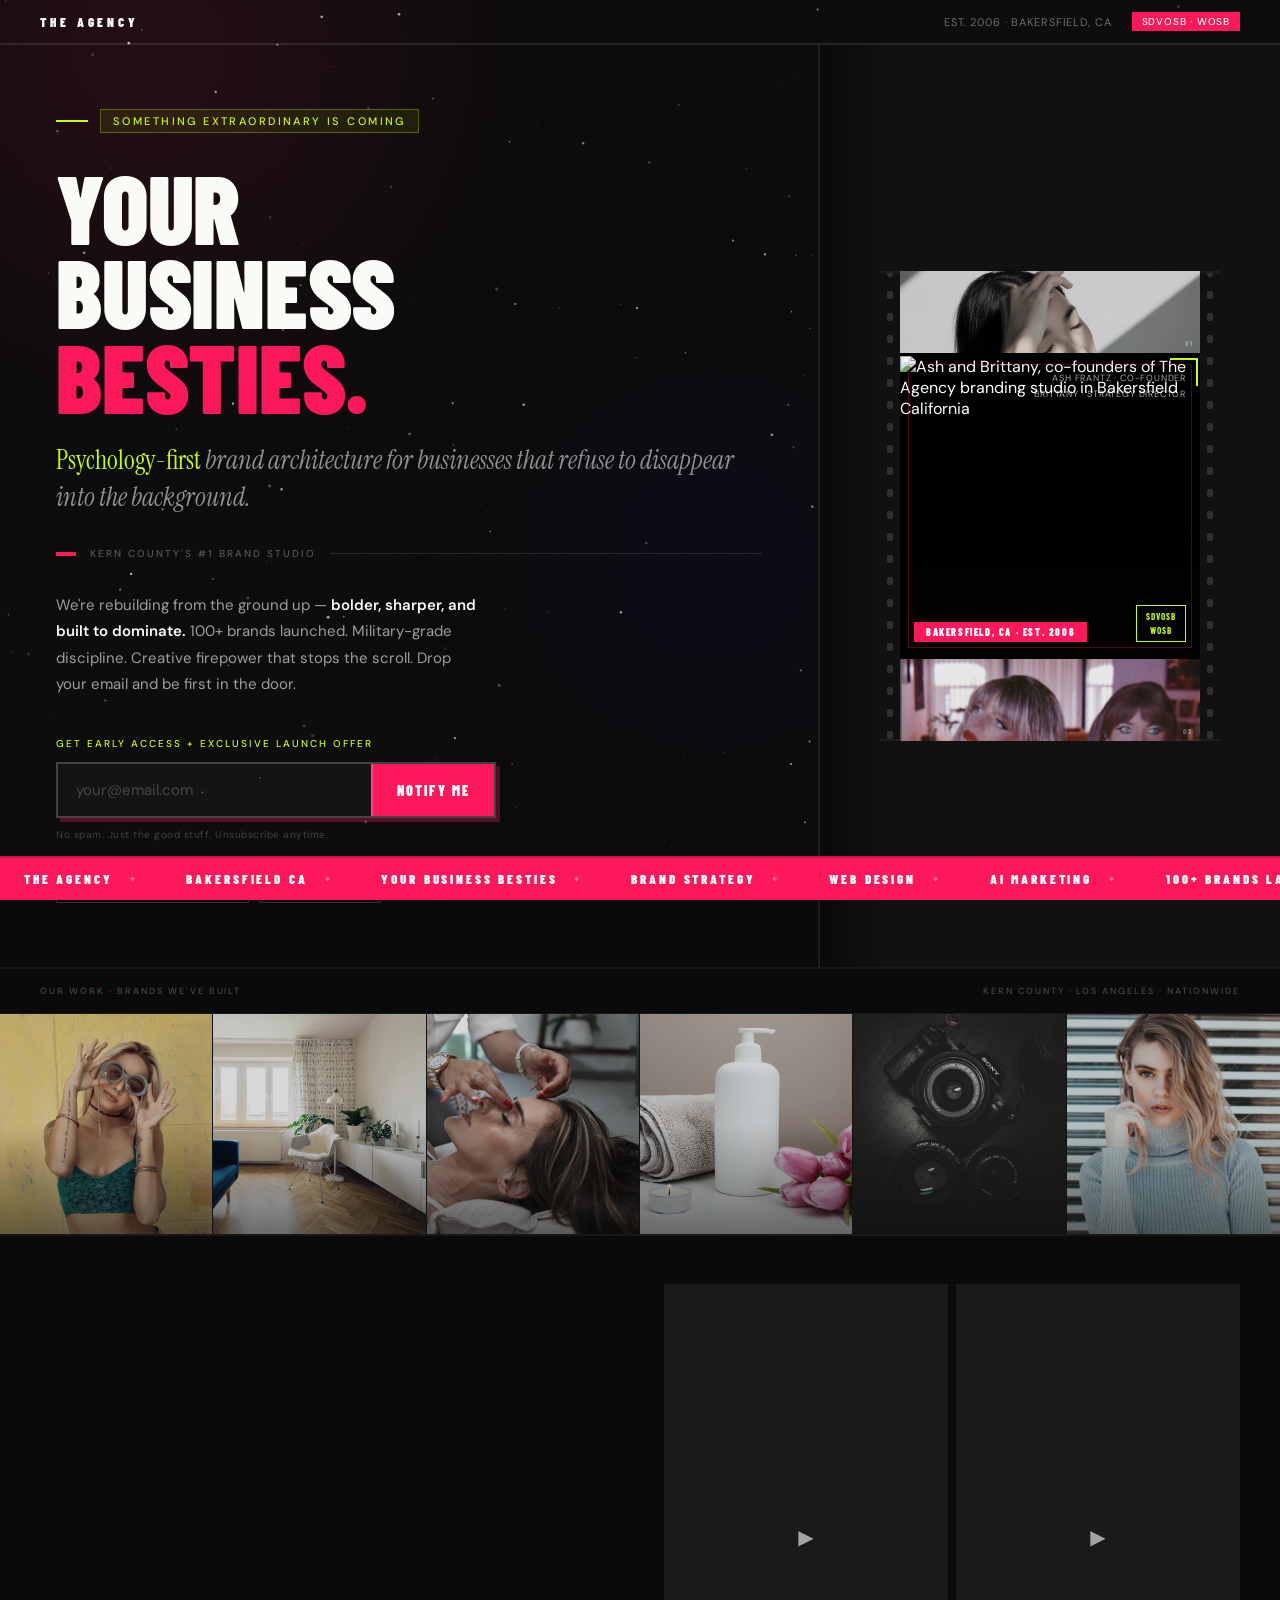
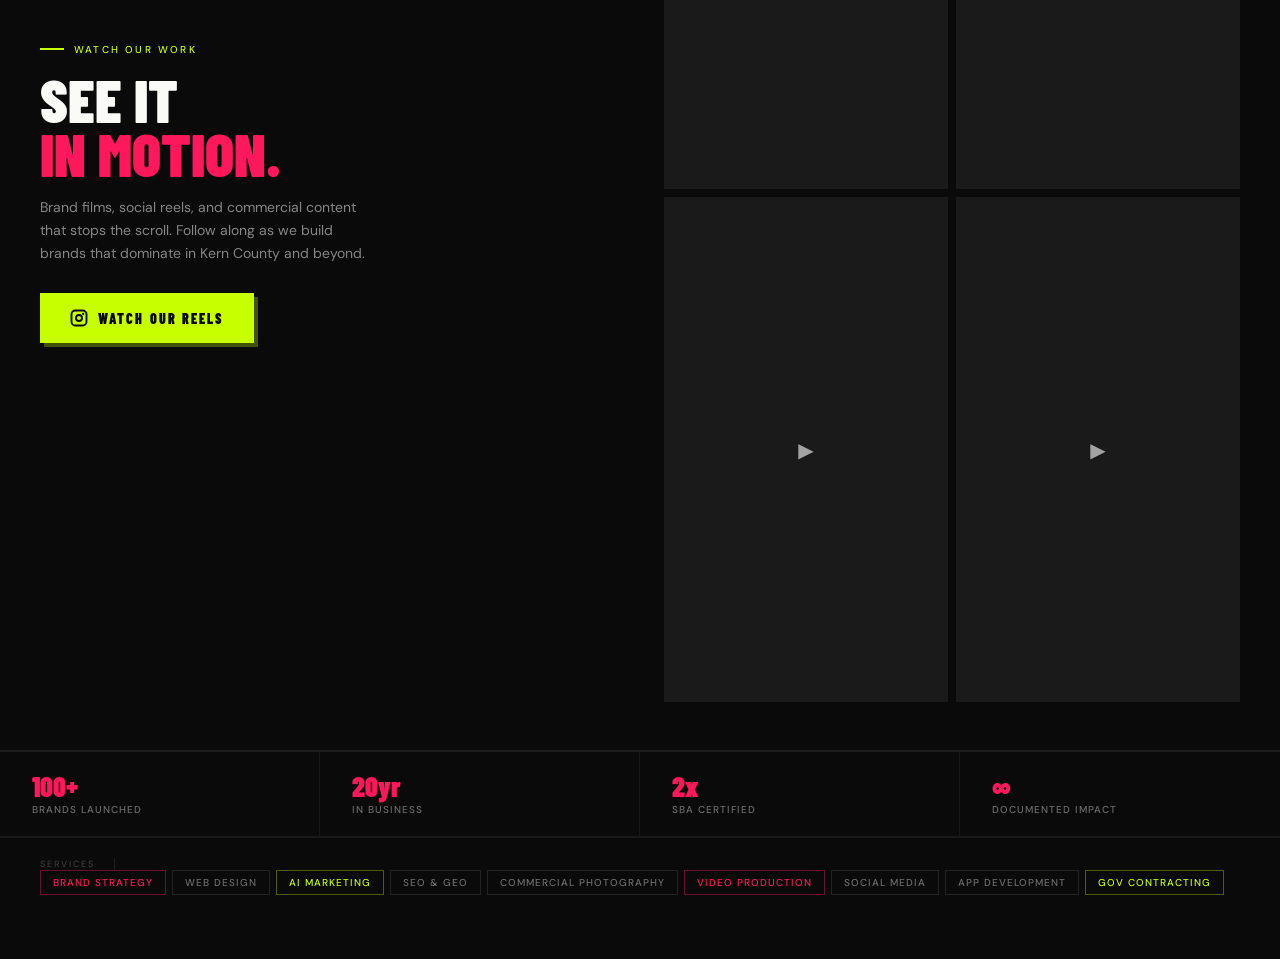
==== commit 0e4d7fb9: "Embed real Instagram reels from @meet_the_agency Replaces placeholder thumbnail images with 4 actual" ====
--- a/index.html
+++ b/index.html
@@ -831,7 +831,7 @@
     .reels-btn svg { flex-shrink: 0; }
     .reels-right {
       display: grid;
-      grid-template-columns: 1fr 1fr 1fr;
+      grid-template-columns: 1fr 1fr;
       gap: 8px;
     }
     .reel-thumb {
@@ -848,6 +848,12 @@
       transition: filter 0.3s, transform 0.4s;
     }
     .reel-thumb:hover img { filter: saturate(1.1); transform: scale(1.05); }
+    .reel-thumb iframe {
+      width: 100%; height: 100%;
+      border: 0;
+      display: block;
+      pointer-events: auto;
+    }
     .reel-thumb::after {
       content: '▶';
       position: absolute;
@@ -1130,16 +1136,19 @@
           Watch Our Reels
         </a>
       </div>
-      <div class="reels-right" aria-label="Work preview thumbnails">
-        <a class="reel-thumb" href="https://www.instagram.com/meet_the_agency/reels/" target="_blank" rel="noopener noreferrer" aria-label="View reel on Instagram">
-          <img src="images/agency_photo_2.jpg" alt="The Agency brand film preview" loading="lazy">
-        </a>
-        <a class="reel-thumb" href="https://www.instagram.com/meet_the_agency/reels/" target="_blank" rel="noopener noreferrer" aria-label="View reel on Instagram">
-          <img src="images/ed_agency_header.jpg" alt="Agency studio creative work" loading="lazy">
-        </a>
-        <a class="reel-thumb" href="https://www.instagram.com/meet_the_agency/reels/" target="_blank" rel="noopener noreferrer" aria-label="View reel on Instagram">
-          <img src="images/agency_photo_3.jpg" alt="The Agency brand shoot" loading="lazy">
-        </a>
+      <div class="reels-right" aria-label="Instagram reels from @meet_the_agency">
+        <div class="reel-thumb">
+          <iframe src="https://www.instagram.com/reel/DUMfQP1EuId/embed/" scrolling="no" allowtransparency="true" loading="lazy" title="@meet_the_agency Instagram reel"></iframe>
+        </div>
+        <div class="reel-thumb">
+          <iframe src="https://www.instagram.com/reel/DVUvqYHjRBn/embed/" scrolling="no" allowtransparency="true" loading="lazy" title="@meet_the_agency Instagram reel"></iframe>
+        </div>
+        <div class="reel-thumb">
+          <iframe src="https://www.instagram.com/reel/DVPmuUrEkFe/embed/" scrolling="no" allowtransparency="true" loading="lazy" title="@meet_the_agency Instagram reel"></iframe>
+        </div>
+        <div class="reel-thumb">
+          <iframe src="https://www.instagram.com/reel/DVUE95Ykicr/embed/" scrolling="no" allowtransparency="true" loading="lazy" title="@meet_the_agency Instagram reel"></iframe>
+        </div>
       </div>
     </section>
 
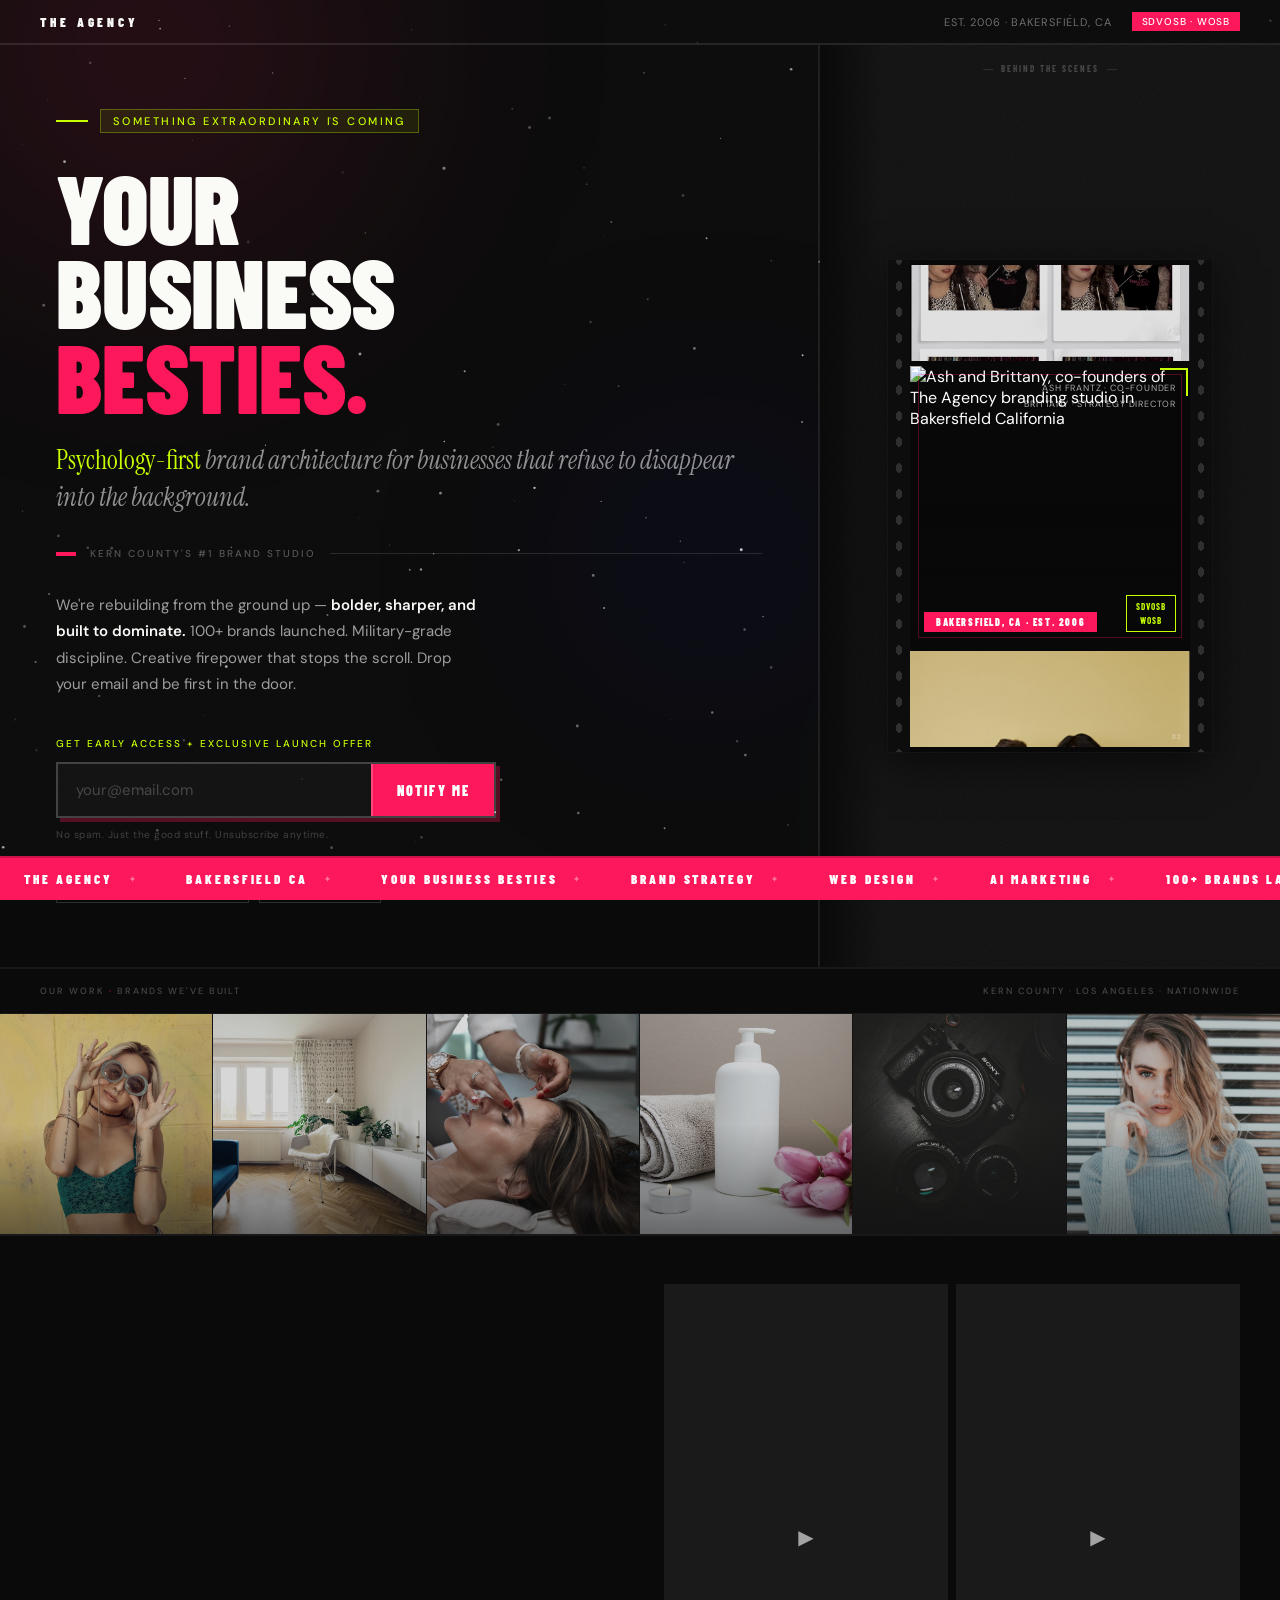
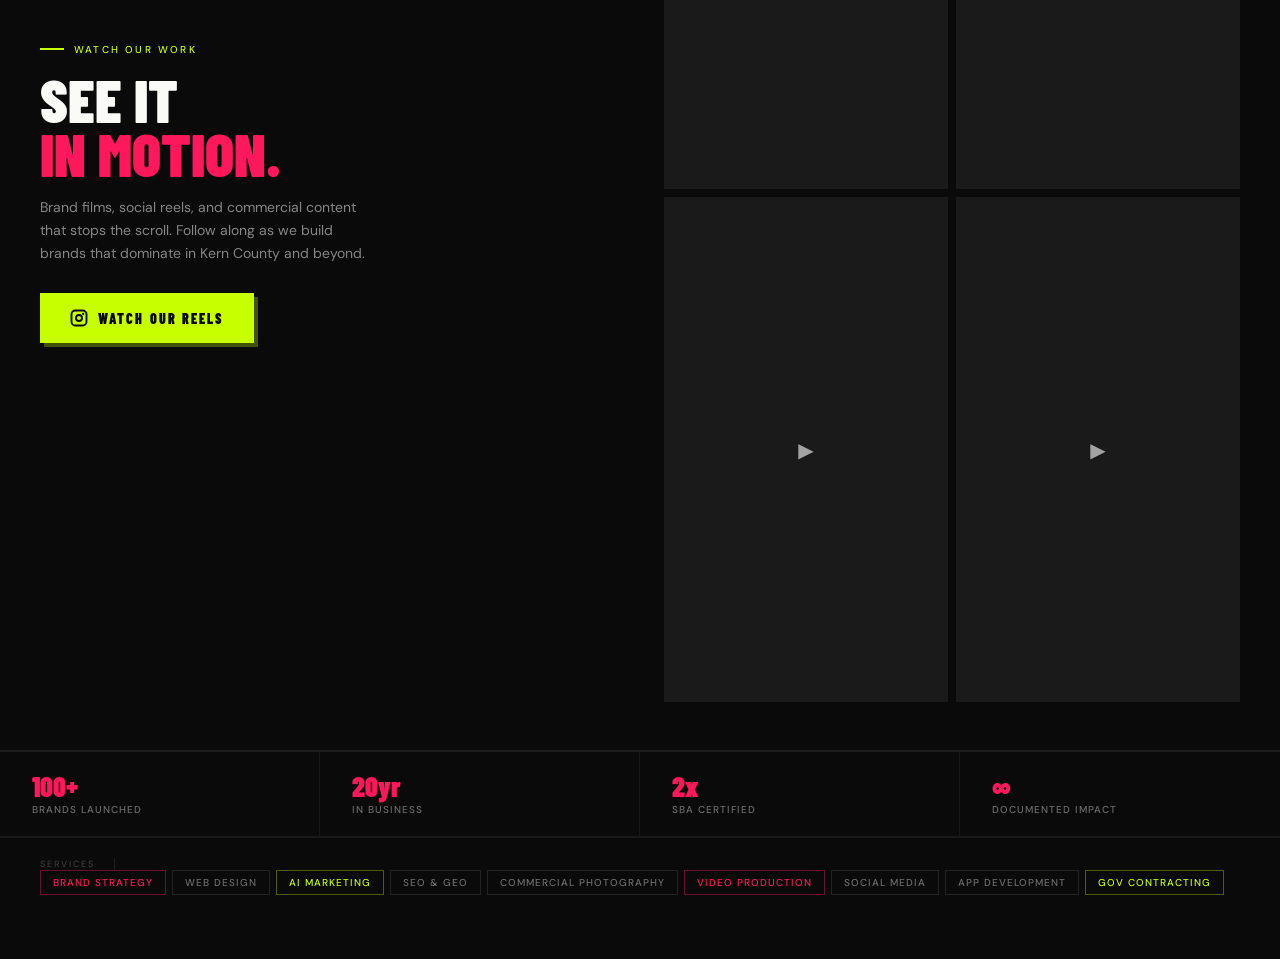
==== commit 2c804bac: "Fix filmstrip spacing, swap agency photos, add BTS static effect - Tighten sprocket holes, add paddi" ====
--- a/index.html
+++ b/index.html
@@ -591,29 +591,30 @@
       align-items: stretch;
       position: relative;
       z-index: 1;
+      outline: 1.5px solid rgba(255,255,255,0.08);
+      box-shadow: 0 8px 40px rgba(0,0,0,0.6), 0 0 0 1px #000;
     }
     .film-sprocket {
-      width: 20px;
+      width: 22px;
       flex-shrink: 0;
-      background-color: #111;
-      background-image: radial-gradient(ellipse 7px 9px at center, rgba(255,255,255,0.13) 48%, transparent 49%);
-      background-size: 20px 22px;
+      background-color: #0d0d0d;
+      background-image: radial-gradient(ellipse 7px 10px at center, rgba(255,255,255,0.14) 47%, transparent 48%);
+      background-size: 22px 26px;
       background-repeat: repeat-y;
-      background-position: center 11px;
-      border-top: 2px solid #1e1e1e;
-      border-bottom: 2px solid #1e1e1e;
+      background-position: center 13px;
     }
     .film-frames {
       display: flex;
       flex-direction: column;
-      gap: 3px;
+      gap: 5px;
       width: 100%;
-      max-width: 300px;
-      background: #000;
+      max-width: 280px;
+      background: #080808;
+      padding: 5px 0;
     }
     .film-frame {
       width: 100%;
-      height: 82px;
+      height: 96px;
       overflow: hidden;
       position: relative;
       flex-shrink: 0;
@@ -621,21 +622,60 @@
     .film-frame img {
       width: 100%; height: 100%;
       object-fit: cover;
-      object-position: center 30%;
-      filter: saturate(0.6) contrast(1.1) brightness(0.9);
+      object-position: center 35%;
+      filter: saturate(0.55) contrast(1.12) brightness(0.88);
       transition: filter 0.5s ease;
     }
-    .film-frame:hover img { filter: saturate(0.9) contrast(1.05) brightness(1); }
+    .film-frame:hover img { filter: saturate(0.85) contrast(1.06) brightness(1); }
     .film-frame-num {
       position: absolute;
-      bottom: 5px; right: 7px;
+      bottom: 6px; right: 8px;
       font-family: var(--display);
       font-size: 8px;
       font-weight: 700;
       letter-spacing: 0.14em;
-      color: rgba(255,255,255,0.35);
+      color: rgba(255,255,255,0.3);
       pointer-events: none;
       z-index: 2;
+    }
+
+    /* BTS label & static grain on hero-right */
+    .hero-right::after {
+      content: '';
+      position: absolute; inset: 0;
+      background-image: url("data:image/svg+xml,%3Csvg xmlns='http://www.w3.org/2000/svg'%3E%3Cfilter id='n'%3E%3CfeTurbulence type='fractalNoise' baseFrequency='0.85' numOctaves='4' stitchTiles='stitch'/%3E%3C/filter%3E%3Crect width='100%25' height='100%25' filter='url(%23n)'/%3E%3C/svg%3E");
+      opacity: 0.045;
+      pointer-events: none;
+      z-index: 0;
+      animation: static-flicker 0.12s steps(1) infinite;
+    }
+    @keyframes static-flicker {
+      0%   { transform: translate(0,0); opacity: 0.045; }
+      20%  { transform: translate(-2px, 1px); opacity: 0.03; }
+      40%  { transform: translate(2px,-1px); opacity: 0.055; }
+      60%  { transform: translate(-1px,2px); opacity: 0.03; }
+      80%  { transform: translate(1px,-2px); opacity: 0.05; }
+      100% { transform: translate(0,0); opacity: 0.045; }
+    }
+    .bts-label {
+      position: absolute;
+      top: 18px; left: 50%;
+      transform: translateX(-50%);
+      font-family: var(--display);
+      font-size: 9px;
+      font-weight: 700;
+      letter-spacing: 0.22em;
+      text-transform: uppercase;
+      color: rgba(255,255,255,0.22);
+      white-space: nowrap;
+      pointer-events: none;
+      z-index: 1;
+    }
+    .bts-label::before, .bts-label::after {
+      content: '——';
+      margin: 0 8px;
+      letter-spacing: 0;
+      opacity: 0.5;
     }
 
     /* ─── Stats bar ──────────────────────────────────── */
@@ -928,8 +968,8 @@
       .hero { grid-template-columns: 1fr; }
       .hero-left { padding: 48px 32px 40px; border-right: none; border-bottom: 2px solid rgba(255,255,255,0.06); }
       .hero-right { padding: 40px; }
-      .film-frames { max-width: 260px; }
-      .film-frame { height: 68px; }
+      .film-frames { max-width: 240px; }
+      .film-frame { height: 76px; }
       .masthead { padding: 12px 24px; }
       .stats-bar { grid-template-columns: 1fr 1fr; }
       .stat:nth-child(2) { border-right: none; }
@@ -938,8 +978,8 @@
     @media (max-width: 600px) {
       .hero-left { padding: 36px 20px 32px; }
       .hero-right { padding: 32px 20px; }
-      .film-frames { max-width: 220px; }
-      .film-frame { height: 56px; }
+      .film-frames { max-width: 200px; }
+      .film-frame { height: 60px; }
       .masthead { padding: 10px 20px; }
       .mh-meta { gap: 10px; }
       .mh-tag { display: none; }
@@ -958,6 +998,7 @@
       *, *::before, *::after { animation-duration: 0.01ms !important; transition-duration: 0.01ms !important; }
       .blob, .ticker-track { animation: none !important; }
       .photo-wrap img { clip-path: none !important; opacity: 1 !important; transform: none !important; }
+      .hero-right::after { animation: none !important; }
     }
   </style>
 </head>
@@ -1058,12 +1099,13 @@
 
       <!-- Right: filmstrip -->
       <aside class="hero-right" aria-label="Ash and Brittany, co-founders of The Agency">
+        <span class="bts-label" aria-hidden="true">Behind The Scenes</span>
         <div class="filmstrip">
           <div class="film-sprocket" aria-hidden="true"></div>
           <div class="film-frames">
             <!-- Frame 01 -->
             <div class="film-frame">
-              <img src="images/ed_agency_header.jpg" alt="The Agency brand work — editorial header" loading="lazy">
+              <img src="images/agency_photo_2.jpg" alt="The Agency behind the scenes — agency photo" loading="lazy">
               <span class="film-frame-num">01</span>
             </div>
             <!-- Main frame: founders -->
@@ -1081,7 +1123,7 @@
             </div>
             <!-- Frame 02 -->
             <div class="film-frame">
-              <img src="images/agency_photo_4.jpg" alt="The Agency creative studio work" loading="lazy">
+              <img src="images/agency_photo_3.jpg" alt="The Agency behind the scenes — studio work" loading="lazy">
               <span class="film-frame-num">02</span>
             </div>
           </div>
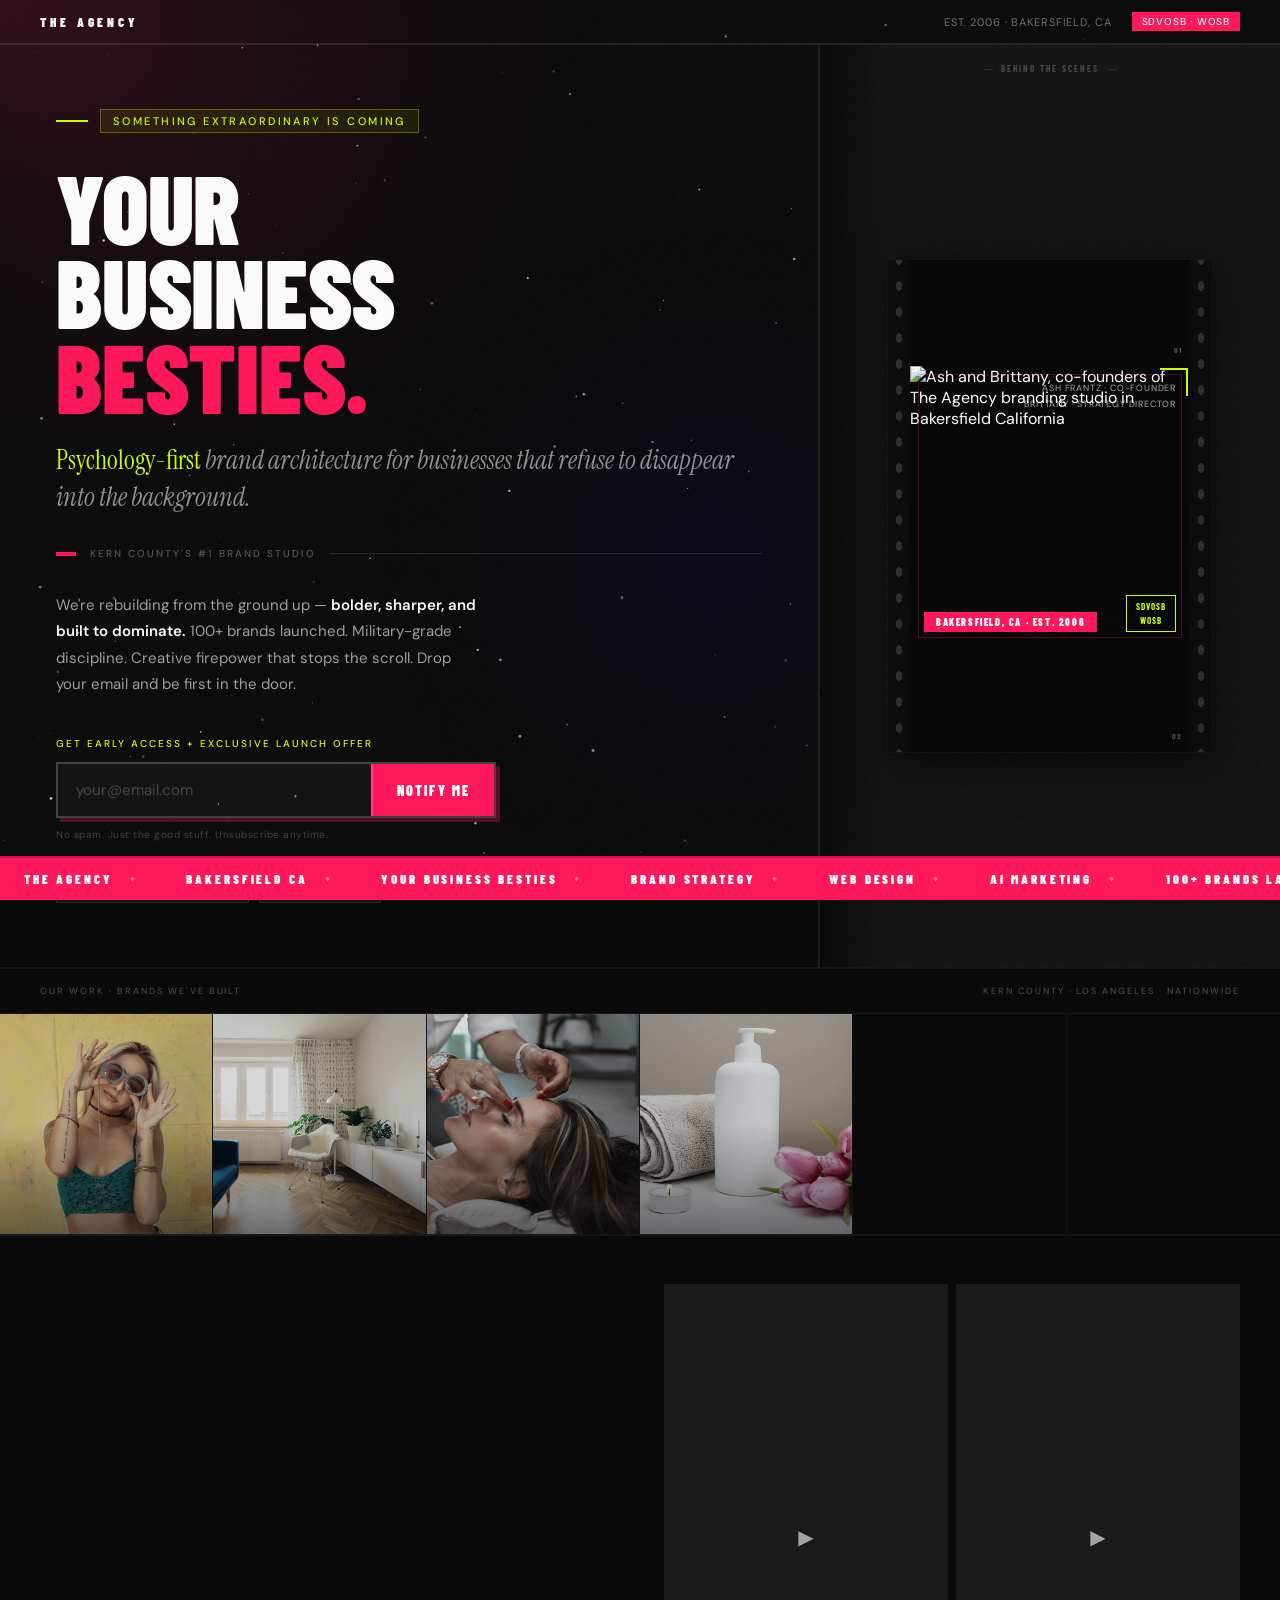
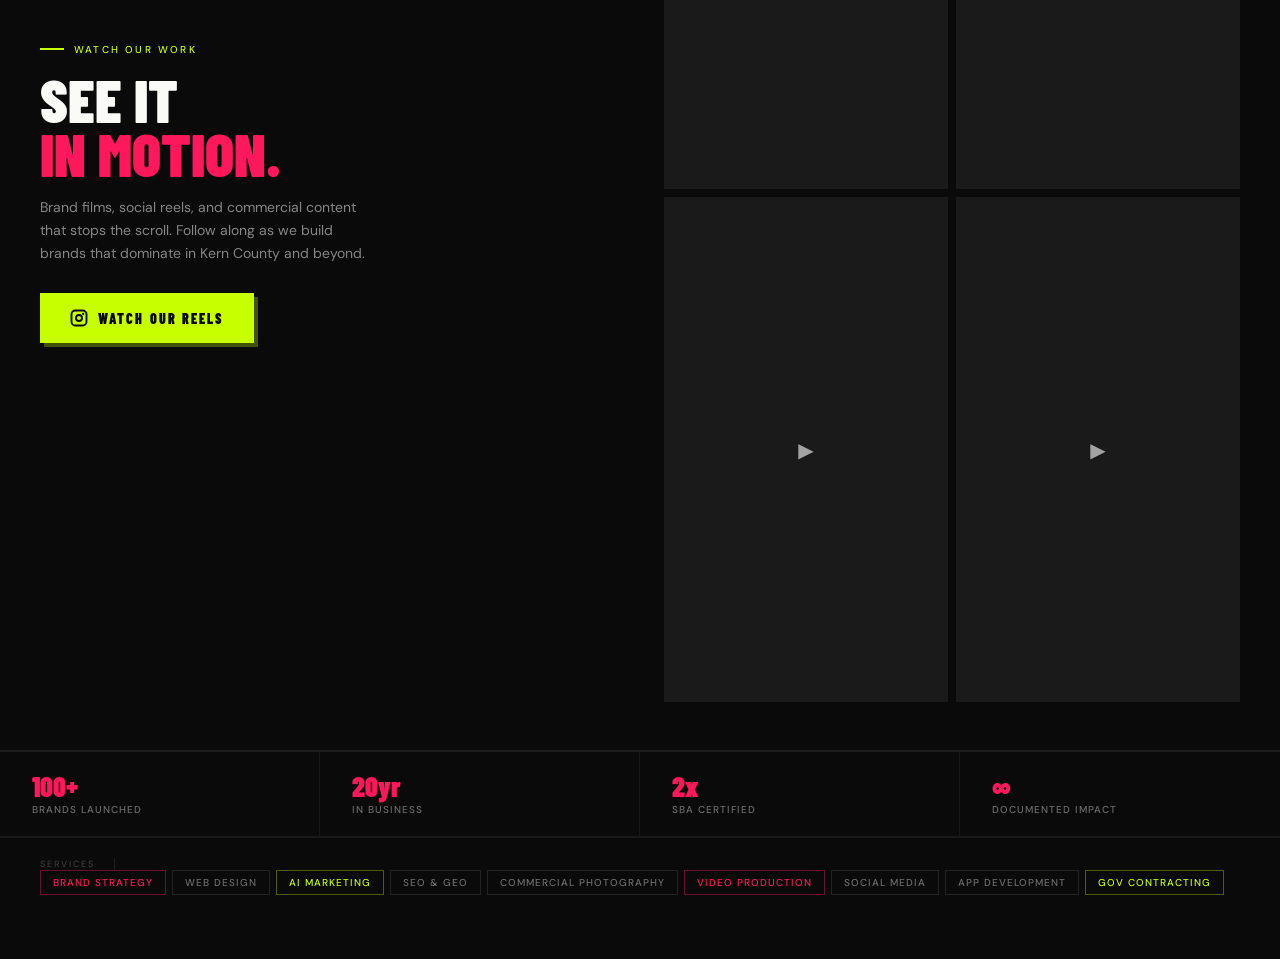
==== commit 741dbecc: "Use uploaded videos throughout — autoplay muted no controls Reels: replace 4 Instagram iframes with " ====
--- a/index.html
+++ b/index.html
@@ -888,11 +888,12 @@
       transition: filter 0.3s, transform 0.4s;
     }
     .reel-thumb:hover img { filter: saturate(1.1); transform: scale(1.05); }
-    .reel-thumb iframe {
+    .reel-thumb video,
+    .mosaic-item video,
+    .film-frame video {
       width: 100%; height: 100%;
-      border: 0;
+      object-fit: cover;
       display: block;
-      pointer-events: auto;
     }
     .reel-thumb::after {
       content: '▶';
@@ -1105,7 +1106,9 @@
           <div class="film-frames">
             <!-- Frame 01 -->
             <div class="film-frame">
-              <img src="images/agency_photo_2.jpg" alt="The Agency behind the scenes — agency photo" loading="lazy">
+              <video autoplay muted loop playsinline aria-label="Behind the scenes — retro camcorder footage">
+                <source src="images/Retro camcorder travel Instagram video story copy.mp4" type="video/mp4">
+              </video>
               <span class="film-frame-num">01</span>
             </div>
             <!-- Main frame: founders -->
@@ -1123,7 +1126,9 @@
             </div>
             <!-- Frame 02 -->
             <div class="film-frame">
-              <img src="images/agency_photo_3.jpg" alt="The Agency behind the scenes — studio work" loading="lazy">
+              <video autoplay muted loop playsinline aria-label="Behind the scenes — agency studio footage">
+                <source src="images/6430754-hd_1080_1920_30fps copy.mp4" type="video/mp4">
+              </video>
               <span class="film-frame-num">02</span>
             </div>
           </div>
@@ -1153,10 +1158,14 @@
           <img src="images/ed_wellness_spa.jpg" alt="Wellness and spa brand identity" loading="lazy">
         </div>
         <div class="mosaic-item">
-          <img src="images/ed_camera_gear.jpg" alt="Commercial photography gear flatlay" loading="lazy">
+          <video autoplay muted loop playsinline aria-label="Musician brand shoot">
+            <source src="images/musician.mov" type="video/mp4">
+          </video>
         </div>
         <div class="mosaic-item">
-          <img src="images/ed_wax_luxury.jpg" alt="Luxury wax brand identity and photography" loading="lazy">
+          <video autoplay muted loop playsinline aria-label="Woman entrepreneur brand video">
+            <source src="images/woman-business.mp4" type="video/mp4">
+          </video>
         </div>
       </div>
     </section>
@@ -1178,18 +1187,26 @@
           Watch Our Reels
         </a>
       </div>
-      <div class="reels-right" aria-label="Instagram reels from @meet_the_agency">
+      <div class="reels-right" aria-label="Video work from @meet_the_agency">
         <div class="reel-thumb">
-          <iframe src="https://www.instagram.com/reel/DUMfQP1EuId/embed/" scrolling="no" allowtransparency="true" loading="lazy" title="@meet_the_agency Instagram reel"></iframe>
+          <video autoplay muted loop playsinline aria-label="The Agency — Creative Agency Kern County reel">
+            <source src="images/CreativeAgencyKernCounty.mp4" type="video/mp4">
+          </video>
         </div>
         <div class="reel-thumb">
-          <iframe src="https://www.instagram.com/reel/DVUvqYHjRBn/embed/" scrolling="no" allowtransparency="true" loading="lazy" title="@meet_the_agency Instagram reel"></iframe>
+          <video autoplay muted loop playsinline aria-label="After working with us — client results reel">
+            <source src="images/after working with us.mp4" type="video/mp4">
+          </video>
         </div>
         <div class="reel-thumb">
-          <iframe src="https://www.instagram.com/reel/DVPmuUrEkFe/embed/" scrolling="no" allowtransparency="true" loading="lazy" title="@meet_the_agency Instagram reel"></iframe>
+          <video autoplay muted loop playsinline aria-label="The Agency campaign video reel">
+            <source src="images/campaign_video.mp4" type="video/mp4">
+          </video>
         </div>
         <div class="reel-thumb">
-          <iframe src="https://www.instagram.com/reel/DVUE95Ykicr/embed/" scrolling="no" allowtransparency="true" loading="lazy" title="@meet_the_agency Instagram reel"></iframe>
+          <video autoplay muted loop playsinline aria-label="Anne Rose Ink — Fineline Tattoos brand reel">
+            <source src="images/AnneRoseInk-Fineline Tattoos Central California.mp4" type="video/mp4">
+          </video>
         </div>
       </div>
     </section>
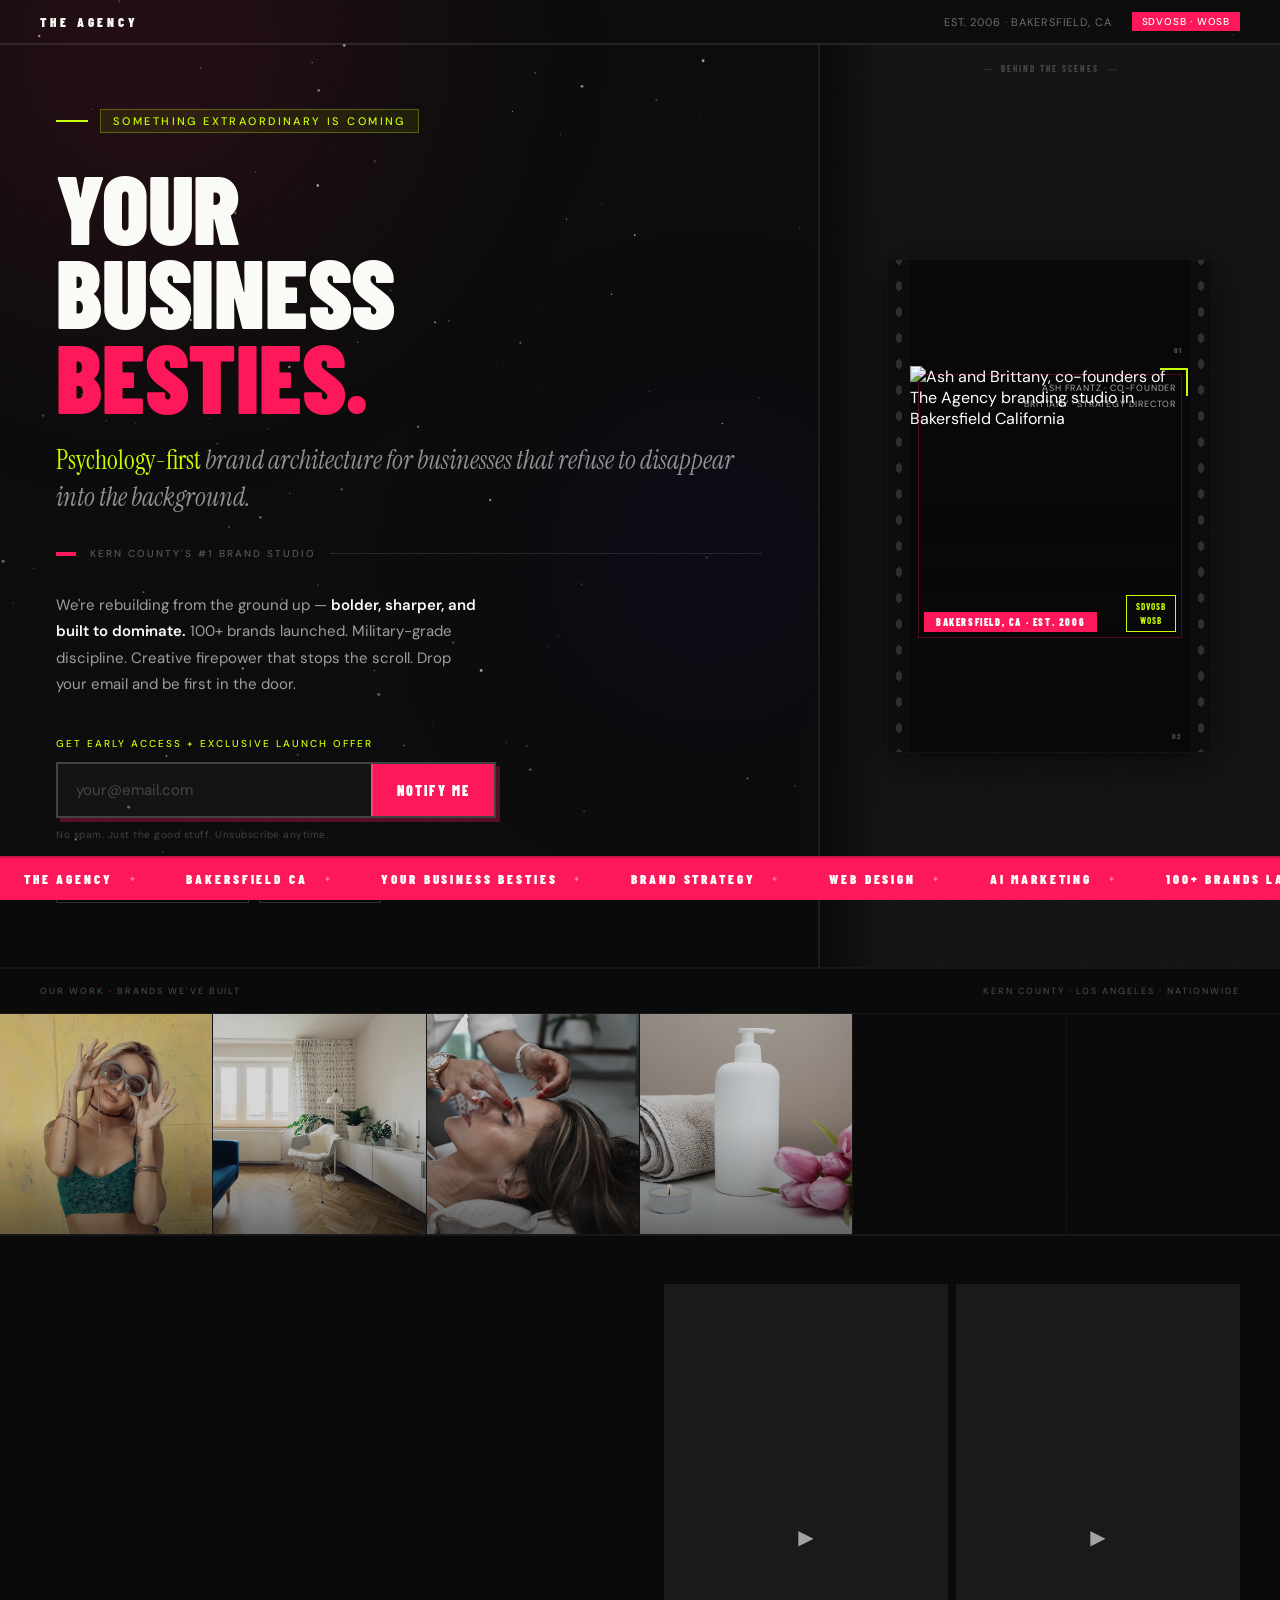
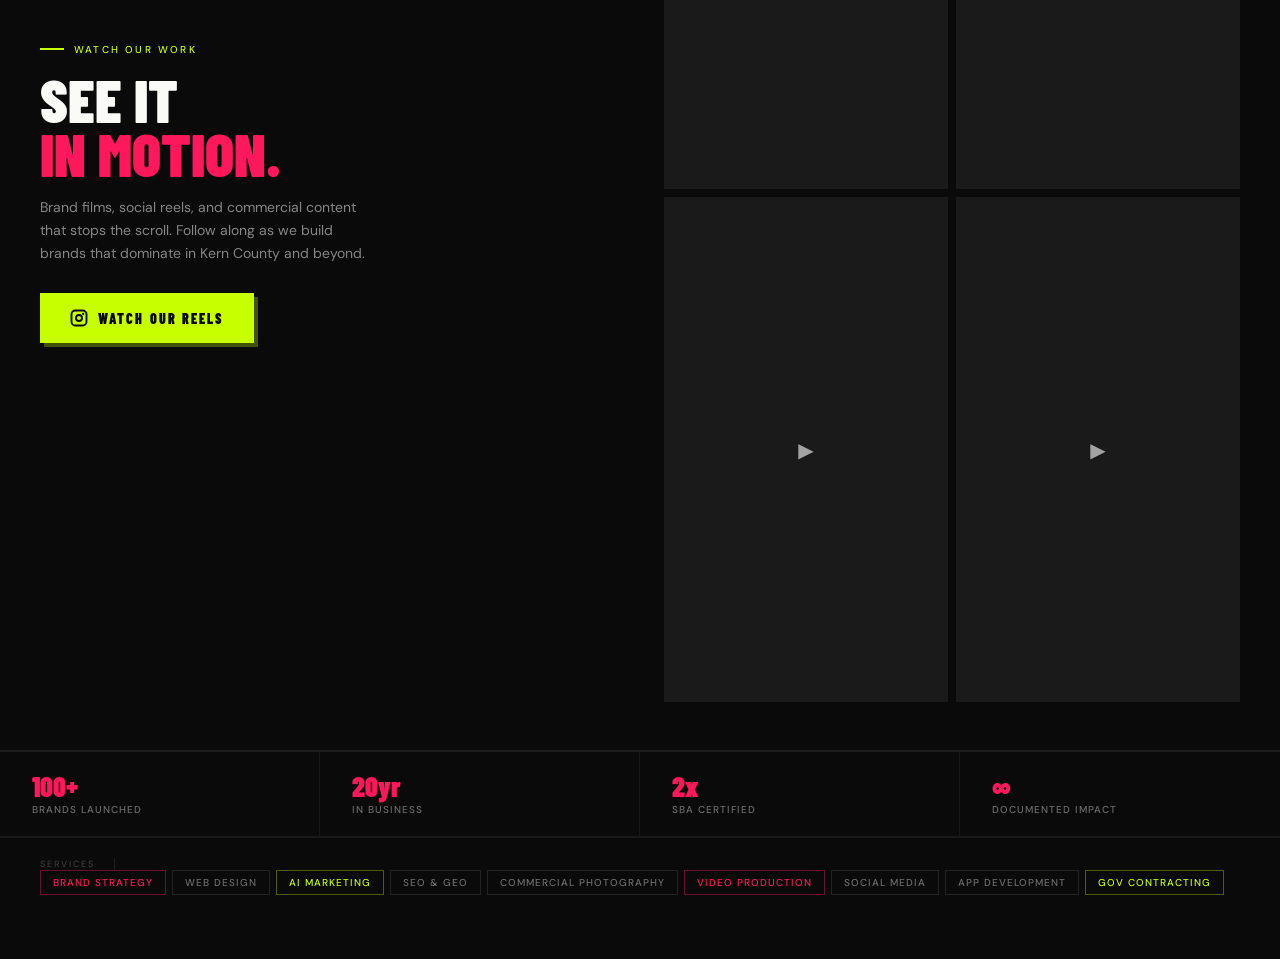
==== commit 633f6ba7: "Fix filmstrip video fill — absolute inset to match frame size Co-Authored-By: Claude Sonnet 4.6 <nor" ====
--- a/index.html
+++ b/index.html
@@ -889,8 +889,14 @@
     }
     .reel-thumb:hover img { filter: saturate(1.1); transform: scale(1.05); }
     .reel-thumb video,
-    .mosaic-item video,
+    .mosaic-item video {
+      width: 100%; height: 100%;
+      object-fit: cover;
+      display: block;
+    }
     .film-frame video {
+      position: absolute;
+      inset: 0;
       width: 100%; height: 100%;
       object-fit: cover;
       display: block;
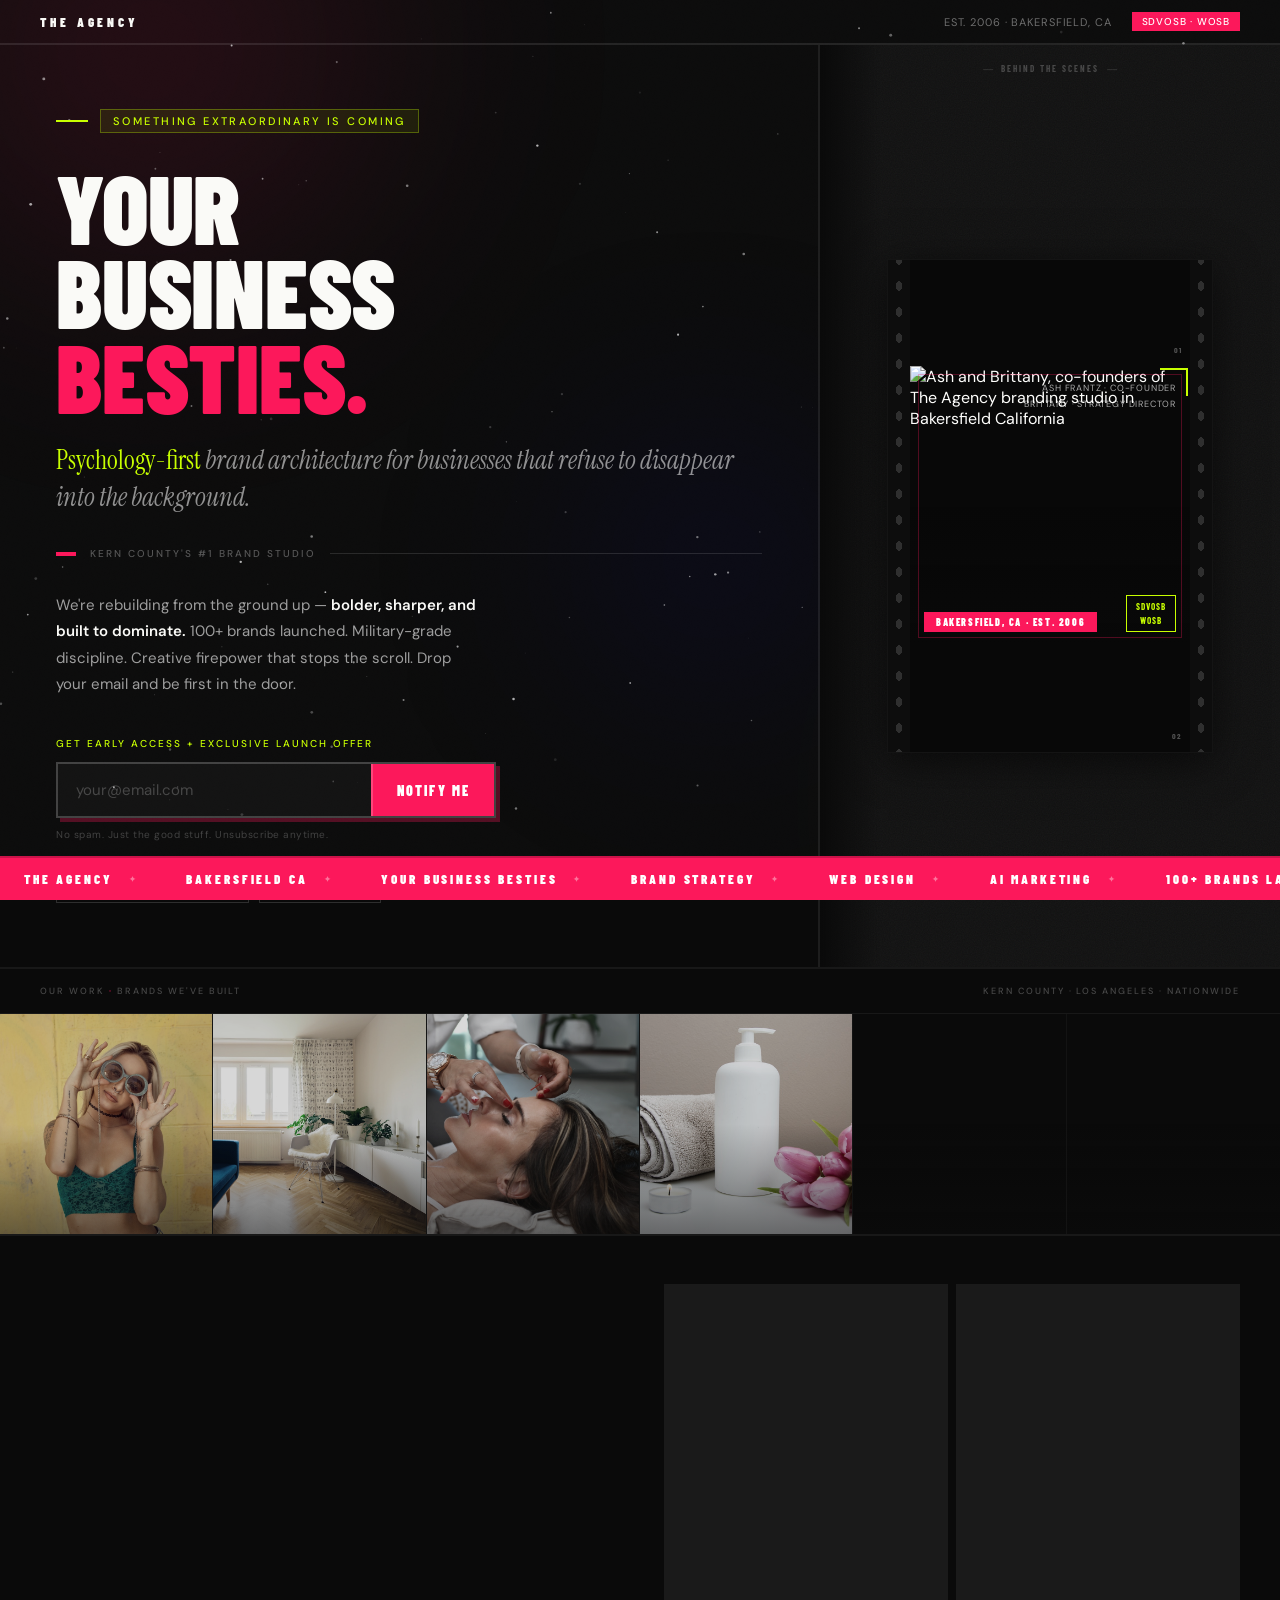
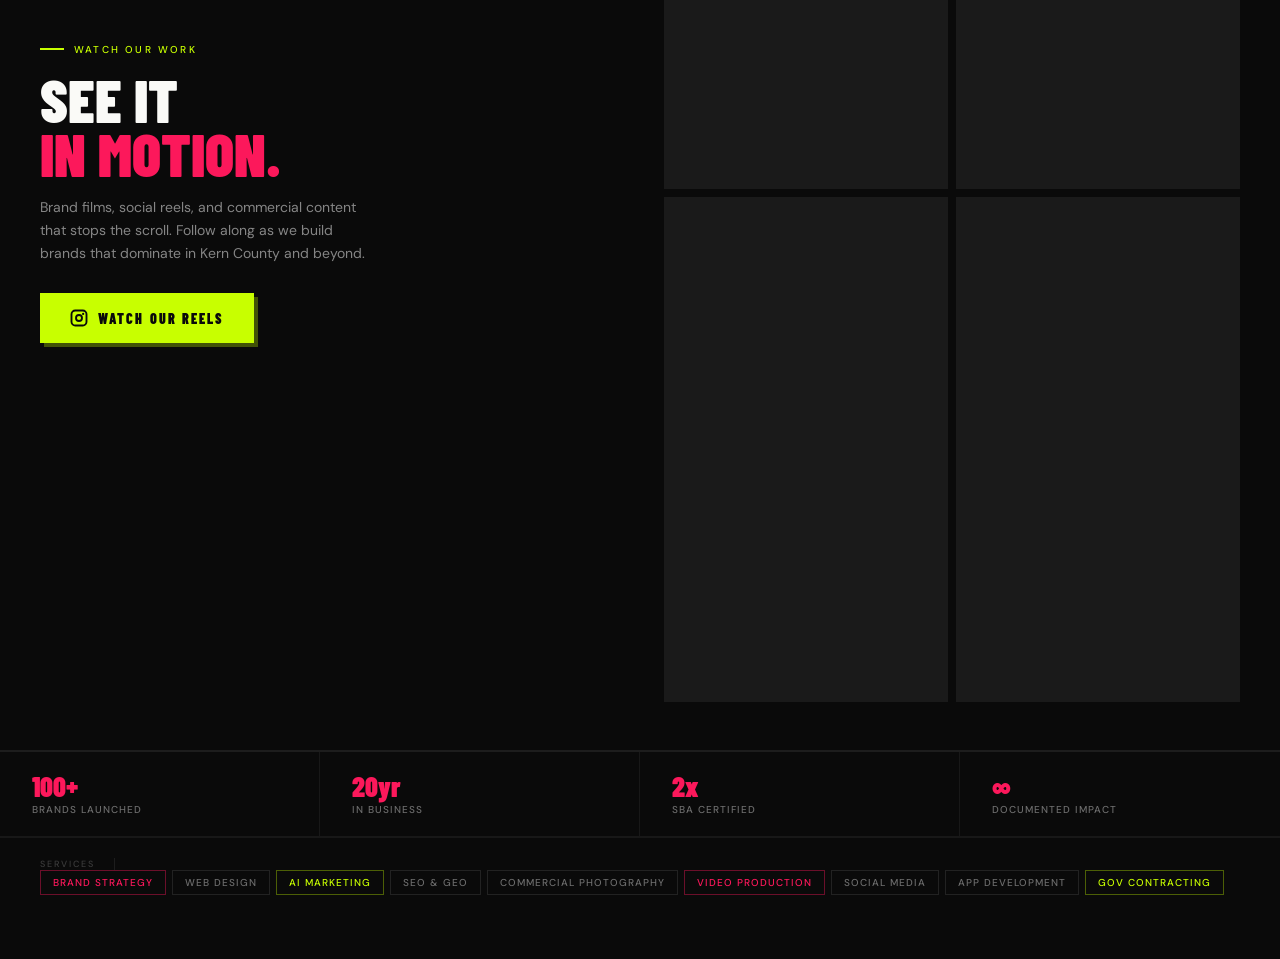
==== commit 8b507d4c: "Add videos throughout, fix sizing, compress large files for GitHub - Reels: native autoplay muted vi" ====
--- a/index.html
+++ b/index.html
@@ -889,29 +889,14 @@
     }
     .reel-thumb:hover img { filter: saturate(1.1); transform: scale(1.05); }
     .reel-thumb video,
-    .mosaic-item video {
+    .mosaic-item video,
+    .film-frame video {
+      position: absolute;
+      top: 0; left: 0;
       width: 100%; height: 100%;
       object-fit: cover;
       display: block;
     }
-    .film-frame video {
-      position: absolute;
-      inset: 0;
-      width: 100%; height: 100%;
-      object-fit: cover;
-      display: block;
-    }
-    .reel-thumb::after {
-      content: '▶';
-      position: absolute;
-      top: 50%; left: 50%;
-      transform: translate(-50%,-50%);
-      font-size: 20px;
-      color: rgba(255,255,255,0.6);
-      pointer-events: none;
-      transition: color 0.2s;
-    }
-    .reel-thumb:hover::after { color: white; }
 
     @media (max-width: 960px) {
       .mosaic-grid { grid-template-columns: repeat(3,1fr); height: 180px; }
@@ -1113,7 +1098,7 @@
             <!-- Frame 01 -->
             <div class="film-frame">
               <video autoplay muted loop playsinline aria-label="Behind the scenes — retro camcorder footage">
-                <source src="images/Retro camcorder travel Instagram video story copy.mp4" type="video/mp4">
+                <source src="images/retro_camcorder_bts.mp4" type="video/mp4">
               </video>
               <span class="film-frame-num">01</span>
             </div>
@@ -1133,7 +1118,7 @@
             <!-- Frame 02 -->
             <div class="film-frame">
               <video autoplay muted loop playsinline aria-label="Behind the scenes — agency studio footage">
-                <source src="images/6430754-hd_1080_1920_30fps copy.mp4" type="video/mp4">
+                <source src="images/bts_studio_footage.mp4" type="video/mp4">
               </video>
               <span class="film-frame-num">02</span>
             </div>
@@ -1165,12 +1150,12 @@
         </div>
         <div class="mosaic-item">
           <video autoplay muted loop playsinline aria-label="Musician brand shoot">
-            <source src="images/musician.mov" type="video/mp4">
+            <source src="images/musician_web.mp4" type="video/mp4">
           </video>
         </div>
         <div class="mosaic-item">
           <video autoplay muted loop playsinline aria-label="Woman entrepreneur brand video">
-            <source src="images/woman-business.mp4" type="video/mp4">
+            <source src="images/woman_business_web.mp4" type="video/mp4">
           </video>
         </div>
       </div>
@@ -1201,7 +1186,7 @@
         </div>
         <div class="reel-thumb">
           <video autoplay muted loop playsinline aria-label="After working with us — client results reel">
-            <source src="images/after working with us.mp4" type="video/mp4">
+            <source src="images/after_working_with_us_web.mp4" type="video/mp4">
           </video>
         </div>
         <div class="reel-thumb">
@@ -1211,7 +1196,7 @@
         </div>
         <div class="reel-thumb">
           <video autoplay muted loop playsinline aria-label="Anne Rose Ink — Fineline Tattoos brand reel">
-            <source src="images/AnneRoseInk-Fineline Tattoos Central California.mp4" type="video/mp4">
+            <source src="images/AnneRoseInk-Fineline-Tattoos.mp4" type="video/mp4">
           </video>
         </div>
       </div>
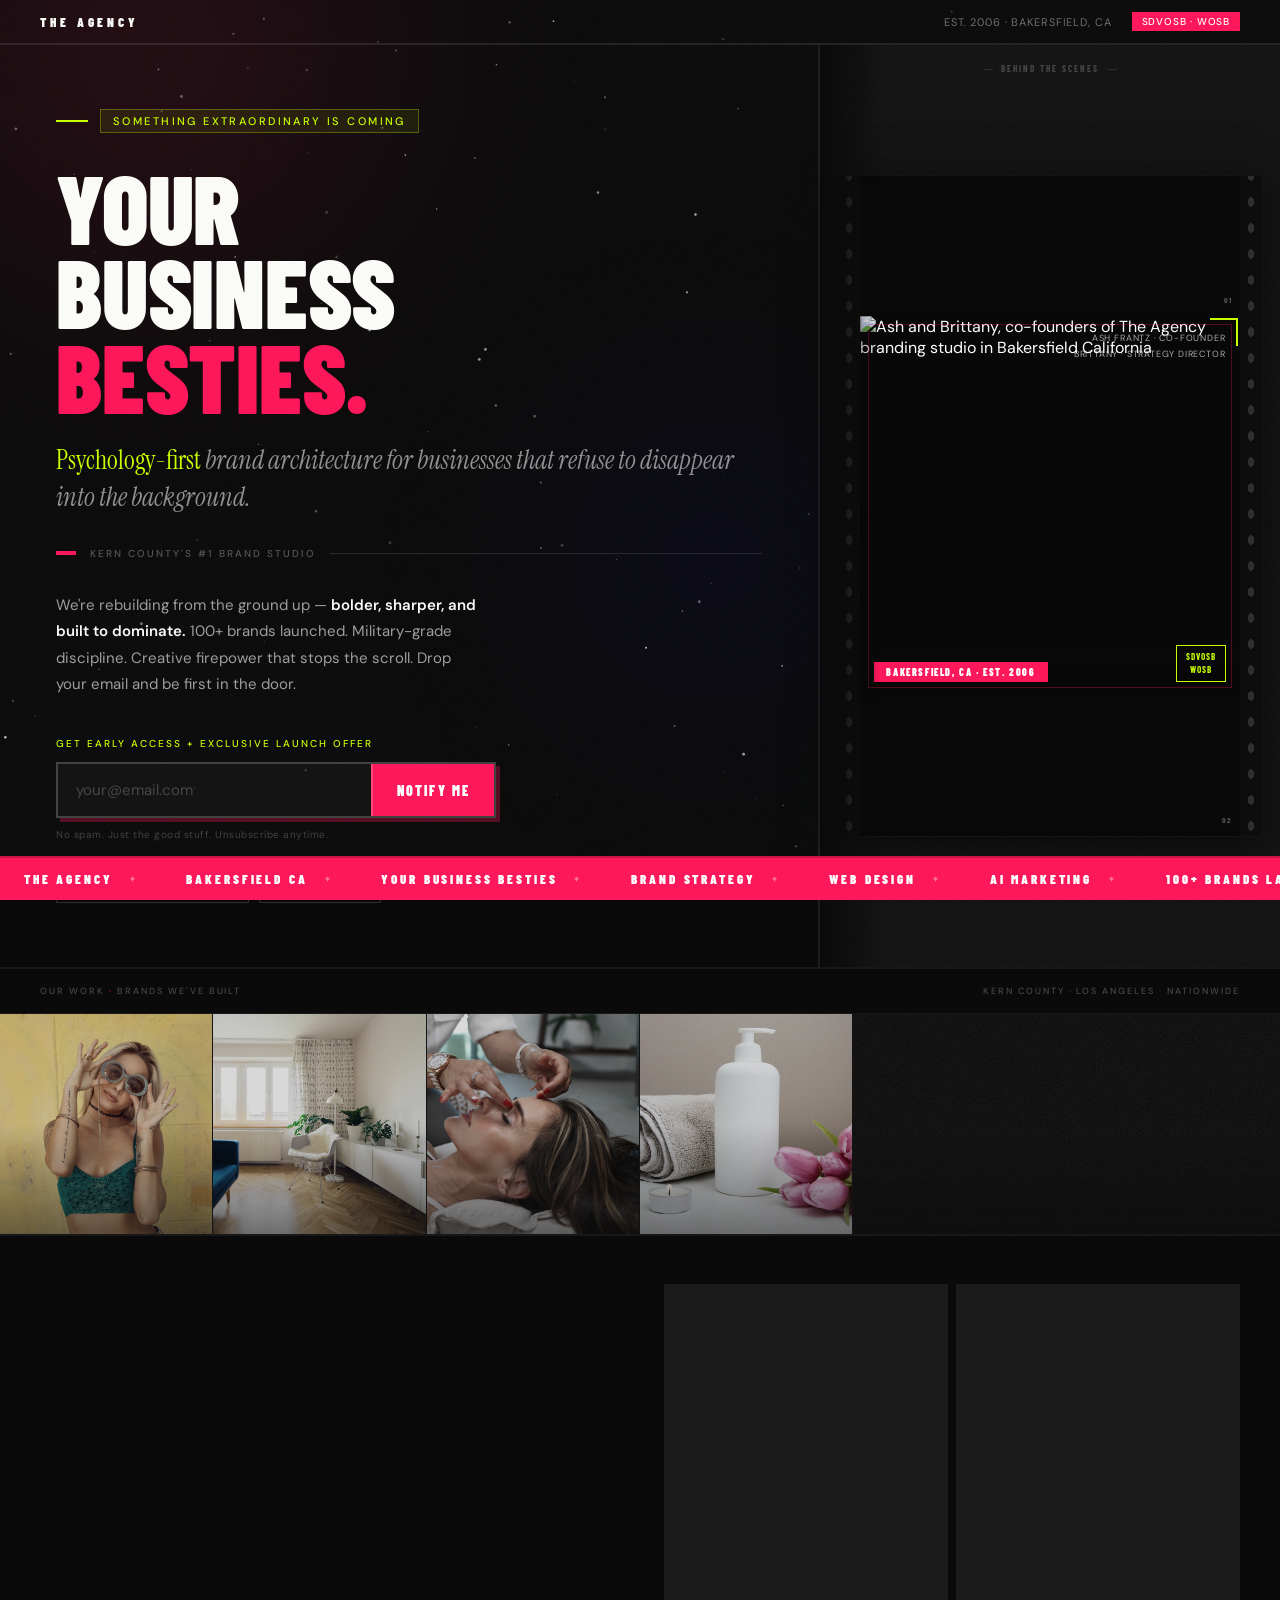
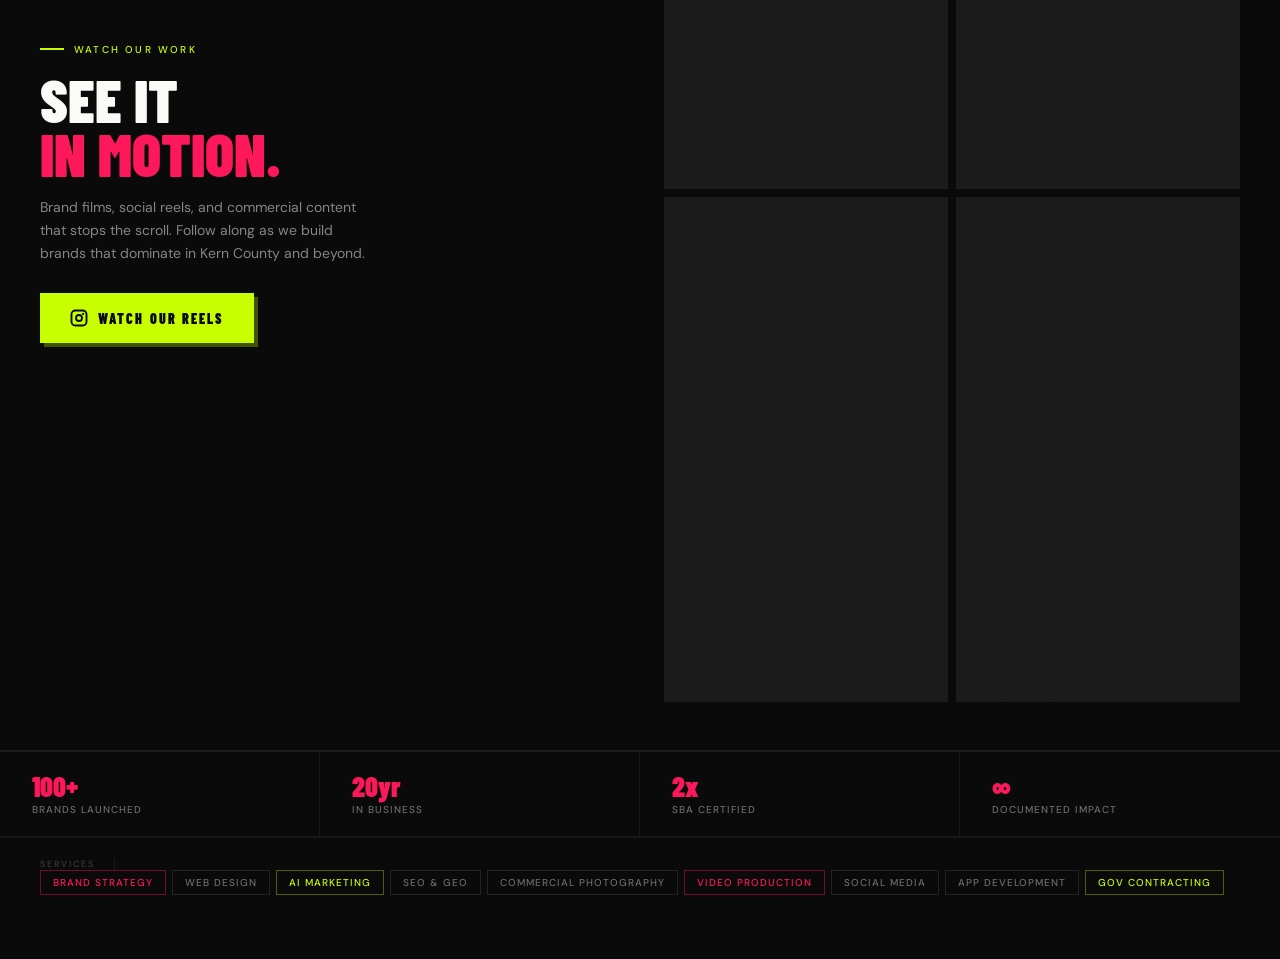
==== commit 24a5a1cc: "Add film grain to videos, fix filmstrip size to fill panel - CSS filter: saturate/contrast/sepia/bri" ====
--- a/index.html
+++ b/index.html
@@ -484,7 +484,7 @@
       display: flex;
       align-items: center;
       justify-content: center;
-      padding: 48px 40px;
+      padding: 28px 18px;
       position: relative;
     }
     /* Left-edge gradient bleeds into left column */
@@ -499,7 +499,7 @@
     .photo-wrap {
       position: relative;
       width: 100%;
-      max-width: 340px;
+      max-width: 420px;
       aspect-ratio: 1 / 1;
       overflow: hidden;
       flex-shrink: 0;
@@ -608,13 +608,13 @@
       flex-direction: column;
       gap: 5px;
       width: 100%;
-      max-width: 280px;
+      max-width: 420px;
       background: #080808;
       padding: 5px 0;
     }
     .film-frame {
       width: 100%;
-      height: 96px;
+      height: 130px;
       overflow: hidden;
       position: relative;
       flex-shrink: 0;
@@ -896,6 +896,37 @@
       width: 100%; height: 100%;
       object-fit: cover;
       display: block;
+      filter: saturate(0.6) contrast(1.1) sepia(0.18) brightness(0.9);
+    }
+
+    /* Film grain overlay */
+    @keyframes film-grain {
+      0%   { transform: translate(0,0); }
+      25%  { transform: translate(-3%,1%); }
+      50%  { transform: translate(2%,-2%); }
+      75%  { transform: translate(-1%,3%); }
+      100% { transform: translate(1%,-1%); }
+    }
+    .reel-thumb::after,
+    .film-frame::after {
+      content: '';
+      position: absolute; inset: 0;
+      background-image: url("data:image/svg+xml,%3Csvg xmlns='http://www.w3.org/2000/svg'%3E%3Cfilter id='g'%3E%3CfeTurbulence type='fractalNoise' baseFrequency='0.75' numOctaves='4' stitchTiles='stitch'/%3E%3C/filter%3E%3Crect width='100%25' height='100%25' filter='url(%23g)'/%3E%3C/svg%3E");
+      opacity: 0.1;
+      mix-blend-mode: overlay;
+      pointer-events: none;
+      z-index: 10;
+      animation: film-grain 0.12s steps(1) infinite;
+    }
+    .mosaic-item::before {
+      content: '';
+      position: absolute; inset: 0;
+      background-image: url("data:image/svg+xml,%3Csvg xmlns='http://www.w3.org/2000/svg'%3E%3Cfilter id='g'%3E%3CfeTurbulence type='fractalNoise' baseFrequency='0.75' numOctaves='4' stitchTiles='stitch'/%3E%3C/filter%3E%3Crect width='100%25' height='100%25' filter='url(%23g)'/%3E%3C/svg%3E");
+      opacity: 0.1;
+      mix-blend-mode: overlay;
+      pointer-events: none;
+      z-index: 3;
+      animation: film-grain 0.12s steps(1) infinite;
     }
 
     @media (max-width: 960px) {
@@ -959,9 +990,9 @@
     @media (max-width: 960px) {
       .hero { grid-template-columns: 1fr; }
       .hero-left { padding: 48px 32px 40px; border-right: none; border-bottom: 2px solid rgba(255,255,255,0.06); }
-      .hero-right { padding: 40px; }
-      .film-frames { max-width: 240px; }
-      .film-frame { height: 76px; }
+      .hero-right { padding: 24px 16px; }
+      .film-frames { max-width: 320px; }
+      .film-frame { height: 100px; }
       .masthead { padding: 12px 24px; }
       .stats-bar { grid-template-columns: 1fr 1fr; }
       .stat:nth-child(2) { border-right: none; }
@@ -969,9 +1000,9 @@
     }
     @media (max-width: 600px) {
       .hero-left { padding: 36px 20px 32px; }
-      .hero-right { padding: 32px 20px; }
-      .film-frames { max-width: 200px; }
-      .film-frame { height: 60px; }
+      .hero-right { padding: 20px 12px; }
+      .film-frames { max-width: 260px; }
+      .film-frame { height: 80px; }
       .masthead { padding: 10px 20px; }
       .mh-meta { gap: 10px; }
       .mh-tag { display: none; }
@@ -990,7 +1021,8 @@
       *, *::before, *::after { animation-duration: 0.01ms !important; transition-duration: 0.01ms !important; }
       .blob, .ticker-track { animation: none !important; }
       .photo-wrap img { clip-path: none !important; opacity: 1 !important; transform: none !important; }
-      .hero-right::after { animation: none !important; }
+      .hero-right::after,
+      .reel-thumb::after, .film-frame::after, .mosaic-item::before { animation: none !important; }
     }
   </style>
 </head>
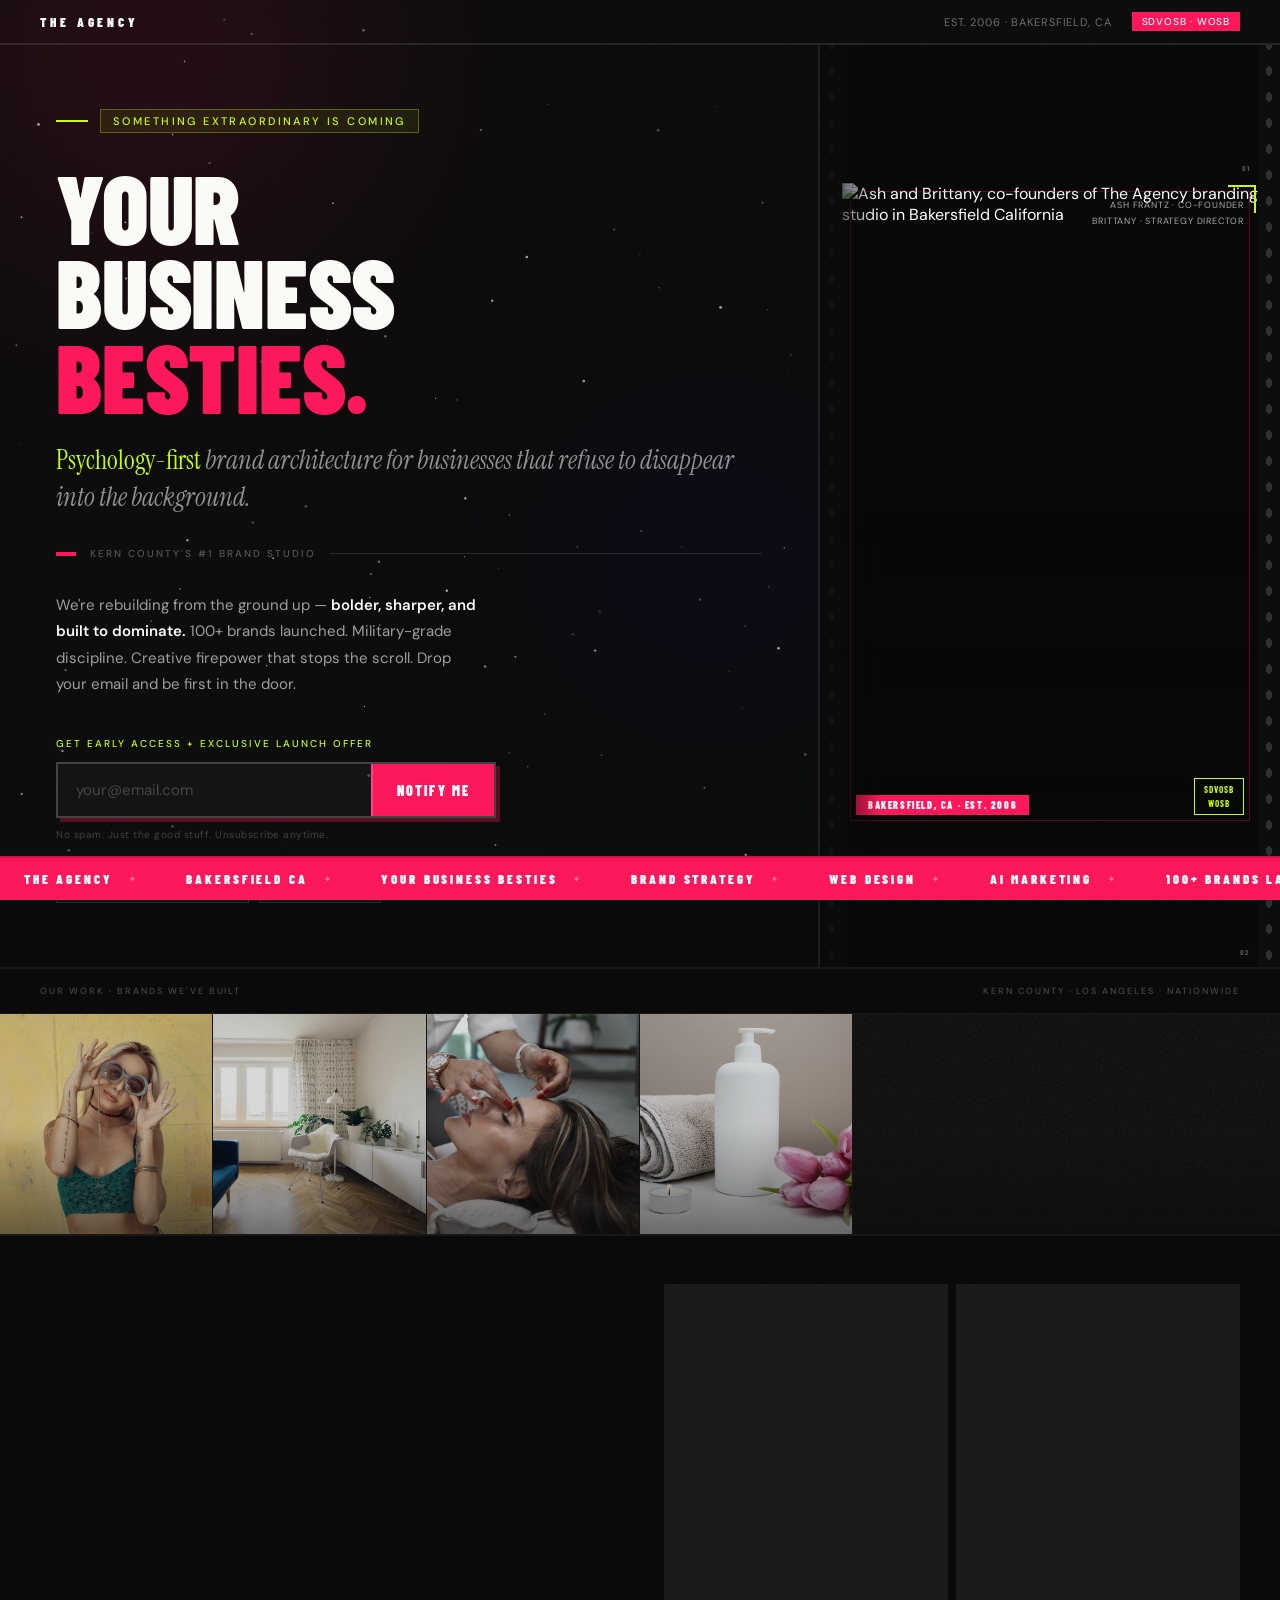
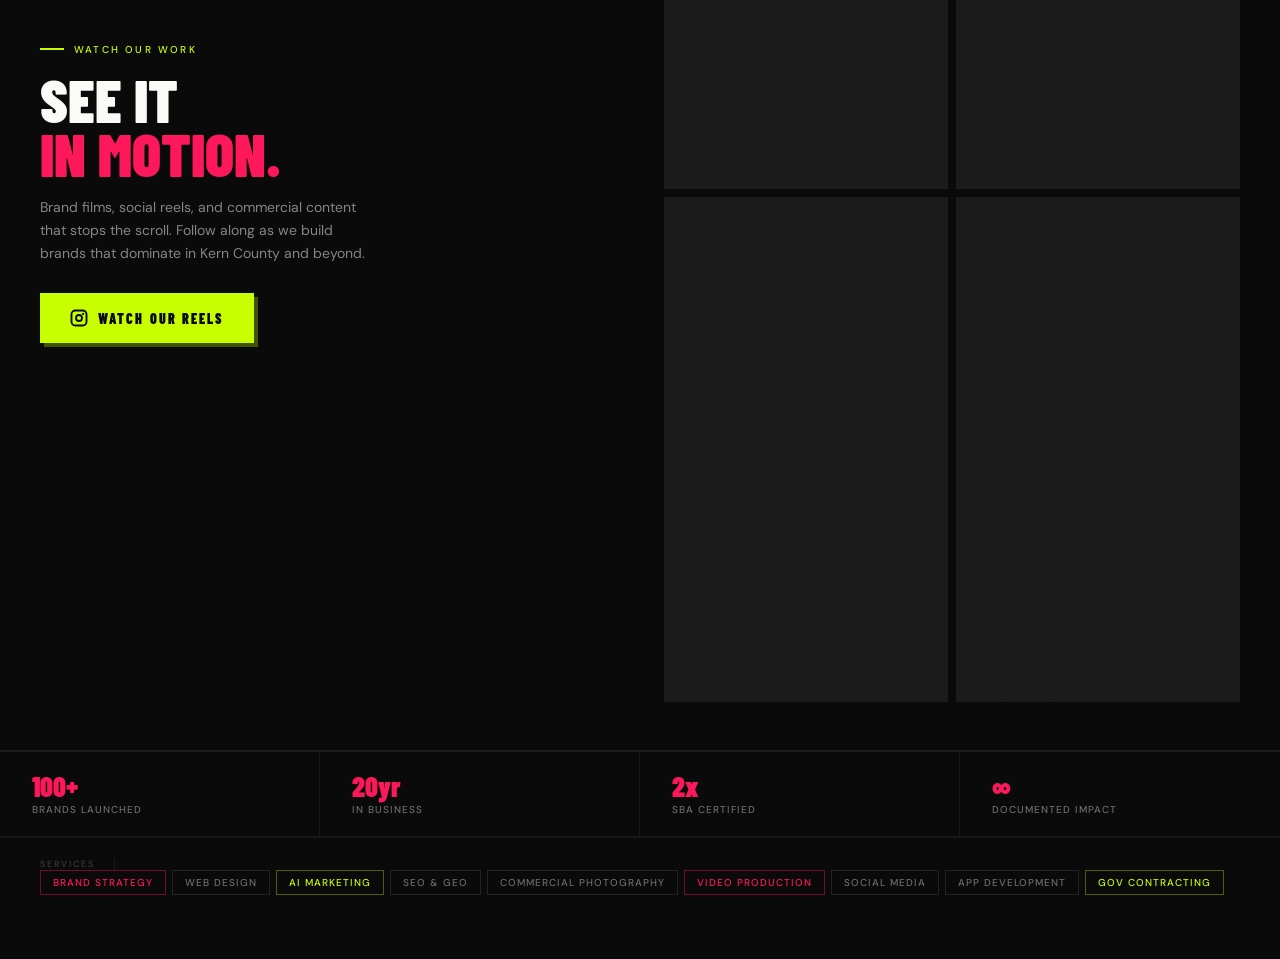
==== commit be6e52db: "Fix filmstrip to fill entire right panel edge-to-edge Remove padding from hero-right, filmstrip stre" ====
--- a/index.html
+++ b/index.html
@@ -482,10 +482,11 @@
     .hero-right {
       background: #111;
       display: flex;
-      align-items: center;
-      justify-content: center;
-      padding: 28px 18px;
+      align-items: stretch;
+      justify-content: stretch;
+      padding: 0;
       position: relative;
+      overflow: hidden;
     }
     /* Left-edge gradient bleeds into left column */
     .hero-right::before {
@@ -499,10 +500,10 @@
     .photo-wrap {
       position: relative;
       width: 100%;
-      max-width: 420px;
-      aspect-ratio: 1 / 1;
+      flex: 1;
+      min-height: 0;
       overflow: hidden;
-      flex-shrink: 0;
+      flex-shrink: 1;
     }
     .photo-wrap img {
       width: 100%; height: 100%;
@@ -591,8 +592,8 @@
       align-items: stretch;
       position: relative;
       z-index: 1;
-      outline: 1.5px solid rgba(255,255,255,0.08);
-      box-shadow: 0 8px 40px rgba(0,0,0,0.6), 0 0 0 1px #000;
+      width: 100%;
+      align-self: stretch;
     }
     .film-sprocket {
       width: 22px;
@@ -606,11 +607,11 @@
     .film-frames {
       display: flex;
       flex-direction: column;
-      gap: 5px;
-      width: 100%;
-      max-width: 420px;
+      gap: 4px;
+      flex: 1;
+      min-width: 0;
       background: #080808;
-      padding: 5px 0;
+      padding: 4px 0;
     }
     .film-frame {
       width: 100%;
@@ -659,7 +660,7 @@
     }
     .bts-label {
       position: absolute;
-      top: 18px; left: 50%;
+      top: 12px; left: 50%;
       transform: translateX(-50%);
       font-family: var(--display);
       font-size: 9px;
@@ -990,8 +991,6 @@
     @media (max-width: 960px) {
       .hero { grid-template-columns: 1fr; }
       .hero-left { padding: 48px 32px 40px; border-right: none; border-bottom: 2px solid rgba(255,255,255,0.06); }
-      .hero-right { padding: 24px 16px; }
-      .film-frames { max-width: 320px; }
       .film-frame { height: 100px; }
       .masthead { padding: 12px 24px; }
       .stats-bar { grid-template-columns: 1fr 1fr; }
@@ -1000,8 +999,6 @@
     }
     @media (max-width: 600px) {
       .hero-left { padding: 36px 20px 32px; }
-      .hero-right { padding: 20px 12px; }
-      .film-frames { max-width: 260px; }
       .film-frame { height: 80px; }
       .masthead { padding: 10px 20px; }
       .mh-meta { gap: 10px; }
